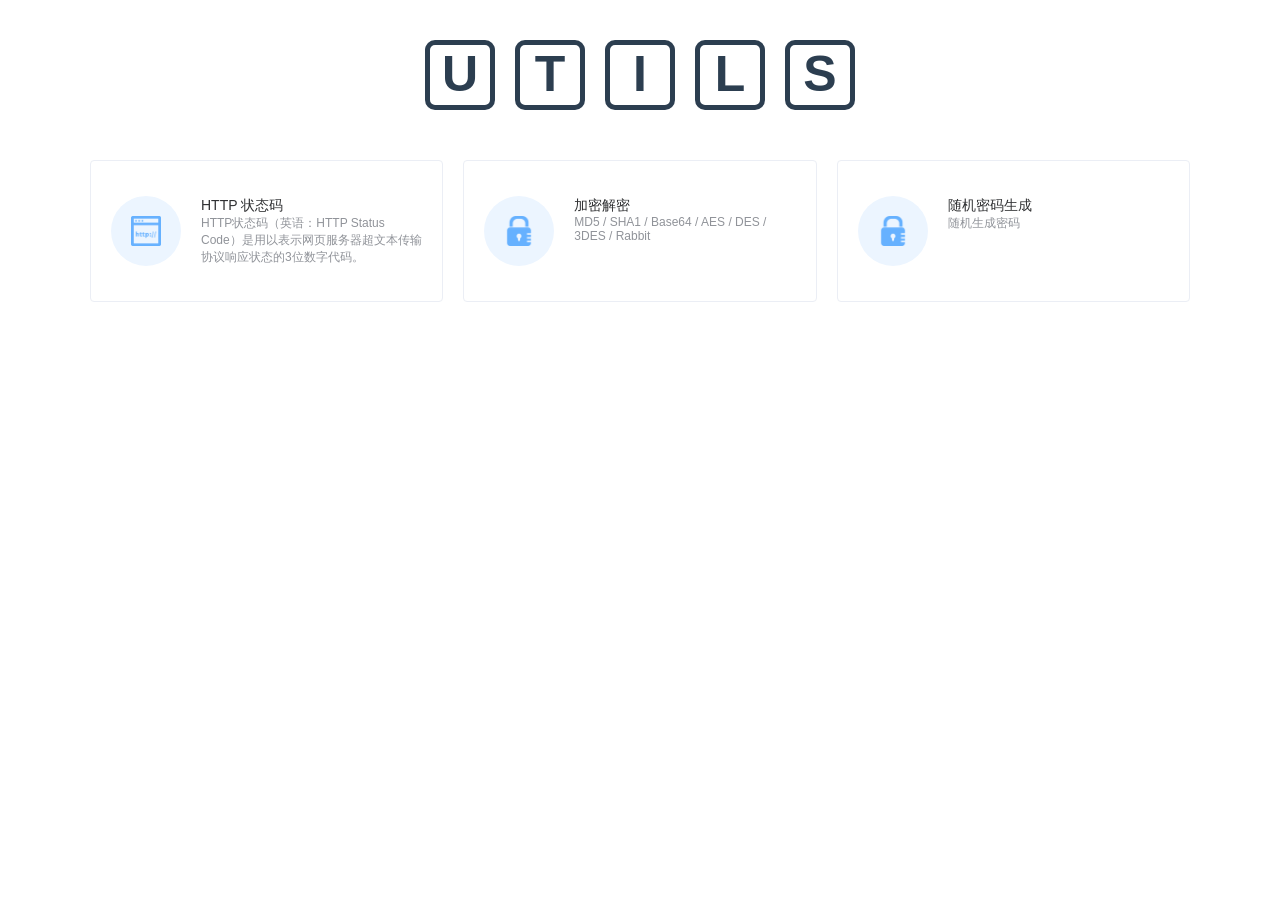
==== index.html @ edbb075e "init" ====
<!DOCTYPE html><html lang=en><head><meta charset=utf-8><meta http-equiv=X-UA-Compatible content="IE=edge"><meta name=viewport content="width=device-width,initial-scale=1"><link rel=icon href=/favicon.ico><title>utils-vue</title><link href=/css/app.cf7d195a.css rel=preload as=style><link href=/css/chunk-vendors.d39e9fad.css rel=preload as=style><link href=/js/app.77b6323e.js rel=preload as=script><link href=/js/chunk-vendors.44ab65c0.js rel=preload as=script><link href=/css/chunk-vendors.d39e9fad.css rel=stylesheet><link href=/css/app.cf7d195a.css rel=stylesheet></head><body><noscript><strong>We're sorry but utils-vue doesn't work properly without JavaScript enabled. Please enable it to continue.</strong></noscript><div id=app></div><script src=/js/chunk-vendors.44ab65c0.js></script><script src=/js/app.77b6323e.js></script></body></html>
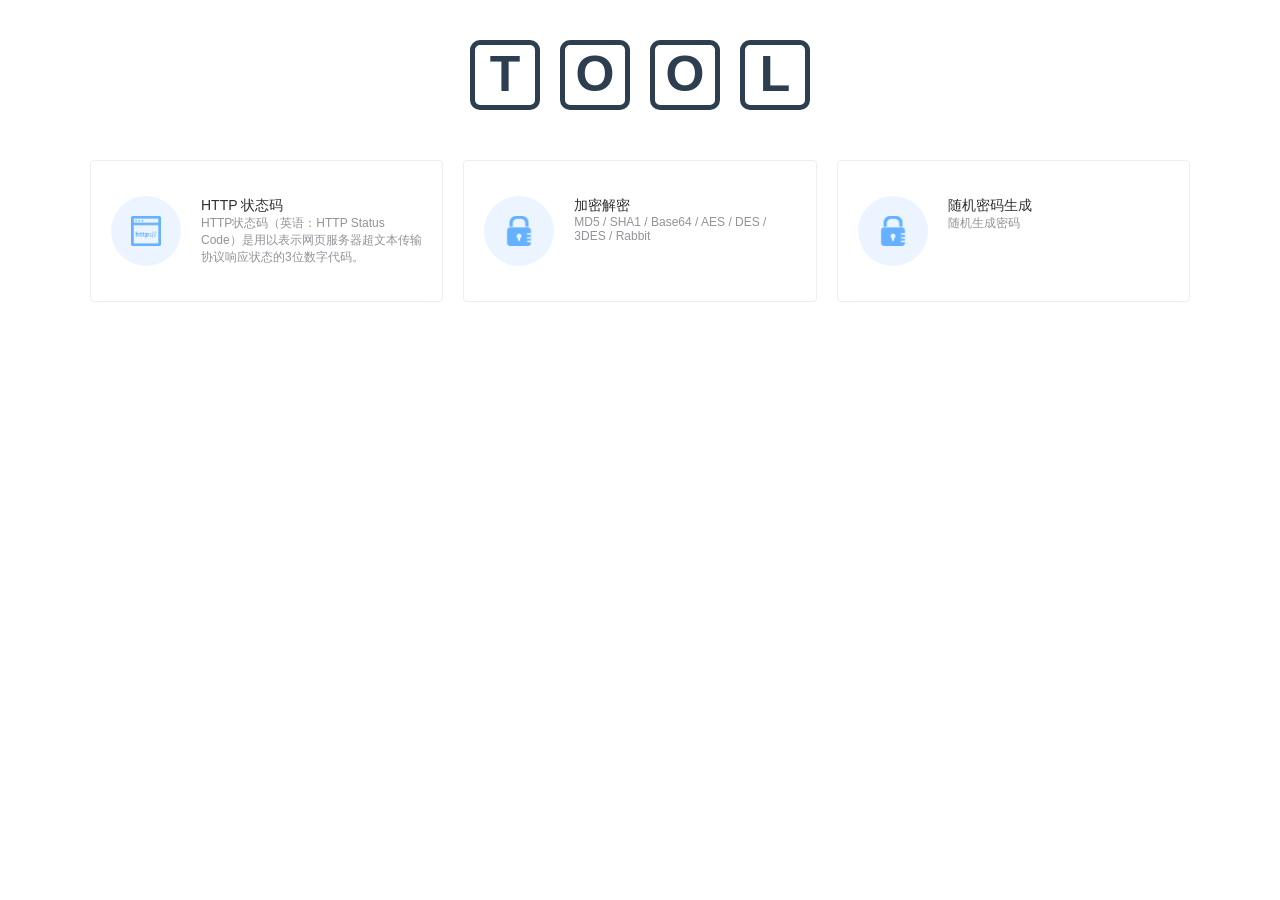
==== commit 176479f5: "更新" ====
--- a/index.html
+++ b/index.html
@@ -1 +1 @@
-<!DOCTYPE html><html lang=en><head><meta charset=utf-8><meta http-equiv=X-UA-Compatible content="IE=edge"><meta name=viewport content="width=device-width,initial-scale=1"><link rel=icon href=/favicon.ico><title>utils-vue</title><link href=/css/app.cf7d195a.css rel=preload as=style><link href=/css/chunk-vendors.d39e9fad.css rel=preload as=style><link href=/js/app.77b6323e.js rel=preload as=script><link href=/js/chunk-vendors.44ab65c0.js rel=preload as=script><link href=/css/chunk-vendors.d39e9fad.css rel=stylesheet><link href=/css/app.cf7d195a.css rel=stylesheet></head><body><noscript><strong>We're sorry but utils-vue doesn't work properly without JavaScript enabled. Please enable it to continue.</strong></noscript><div id=app></div><script src=/js/chunk-vendors.44ab65c0.js></script><script src=/js/app.77b6323e.js></script></body></html>+<!DOCTYPE html><html lang=en><head><meta charset=utf-8><meta http-equiv=X-UA-Compatible content="IE=edge"><meta name=viewport content="width=device-width,initial-scale=1"><link rel=icon href=/favicon.ico><title>utils-vue</title><link href=/css/app.39080087.css rel=preload as=style><link href=/css/chunk-vendors.d39e9fad.css rel=preload as=style><link href=/js/app.8931e5a0.js rel=preload as=script><link href=/js/chunk-vendors.44ab65c0.js rel=preload as=script><link href=/css/chunk-vendors.d39e9fad.css rel=stylesheet><link href=/css/app.39080087.css rel=stylesheet></head><body><noscript><strong>We're sorry but utils-vue doesn't work properly without JavaScript enabled. Please enable it to continue.</strong></noscript><div id=app></div><script src=/js/chunk-vendors.44ab65c0.js></script><script src=/js/app.8931e5a0.js></script></body></html>
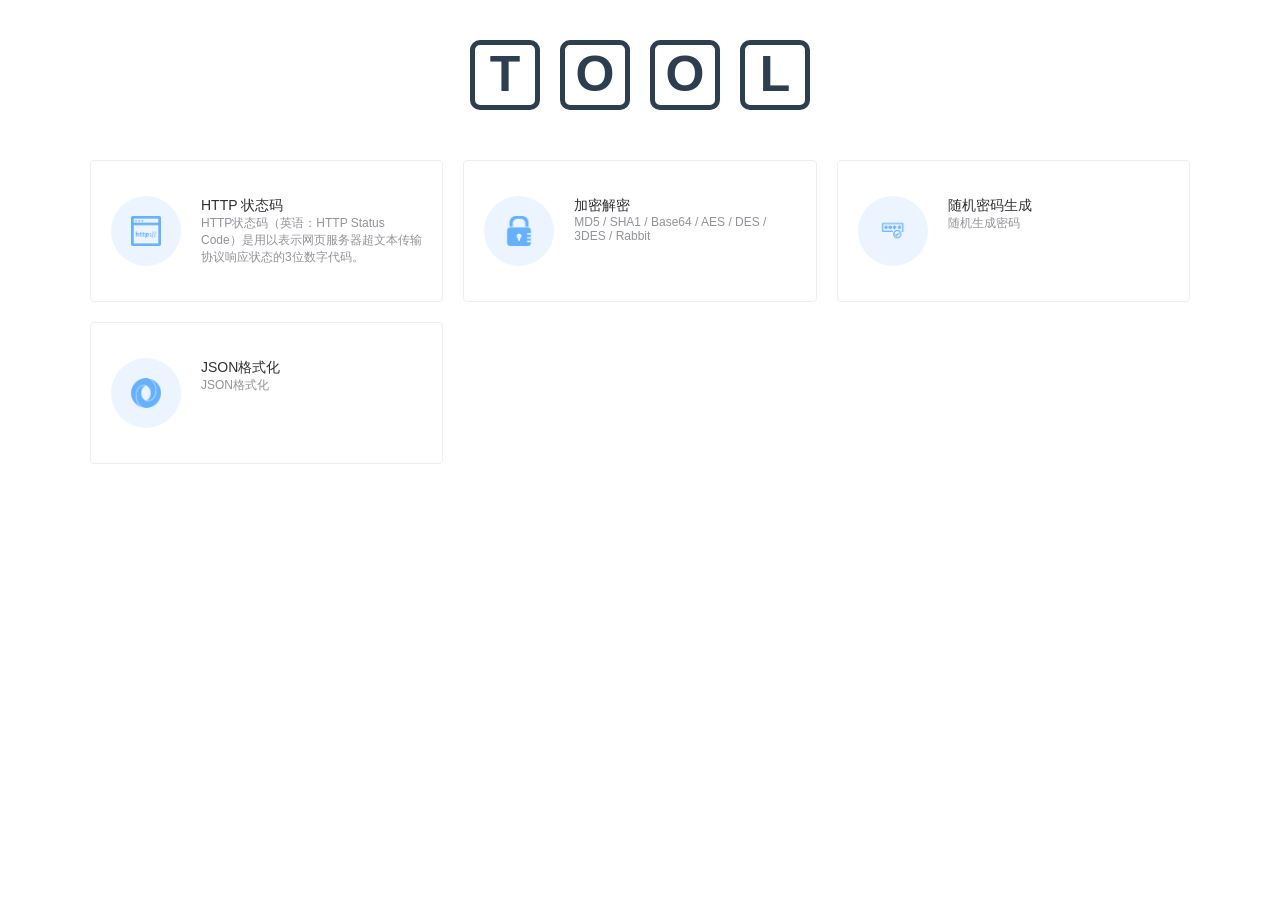
==== commit 31858170: "新增 json 解析" ====
--- a/index.html
+++ b/index.html
@@ -1 +1 @@
-<!DOCTYPE html><html lang=en><head><meta charset=utf-8><meta http-equiv=X-UA-Compatible content="IE=edge"><meta name=viewport content="width=device-width,initial-scale=1"><link rel=icon href=/favicon.ico><title>utils-vue</title><link href=/css/app.39080087.css rel=preload as=style><link href=/css/chunk-vendors.d39e9fad.css rel=preload as=style><link href=/js/app.8931e5a0.js rel=preload as=script><link href=/js/chunk-vendors.44ab65c0.js rel=preload as=script><link href=/css/chunk-vendors.d39e9fad.css rel=stylesheet><link href=/css/app.39080087.css rel=stylesheet></head><body><noscript><strong>We're sorry but utils-vue doesn't work properly without JavaScript enabled. Please enable it to continue.</strong></noscript><div id=app></div><script src=/js/chunk-vendors.44ab65c0.js></script><script src=/js/app.8931e5a0.js></script></body></html>+<!DOCTYPE html><html lang=en><head><meta charset=utf-8><meta http-equiv=X-UA-Compatible content="IE=edge"><meta name=viewport content="width=device-width,initial-scale=1"><link rel=icon href=/favicon.ico><title>utils-vue</title><link href=/css/app.61156901.css rel=preload as=style><link href=/css/chunk-vendors.43fc3011.css rel=preload as=style><link href=/js/app.1138ee87.js rel=preload as=script><link href=/js/chunk-vendors.894d2856.js rel=preload as=script><link href=/css/chunk-vendors.43fc3011.css rel=stylesheet><link href=/css/app.61156901.css rel=stylesheet></head><body><noscript><strong>We're sorry but utils-vue doesn't work properly without JavaScript enabled. Please enable it to continue.</strong></noscript><div id=app></div><script src=/js/chunk-vendors.894d2856.js></script><script src=/js/app.1138ee87.js></script></body></html>
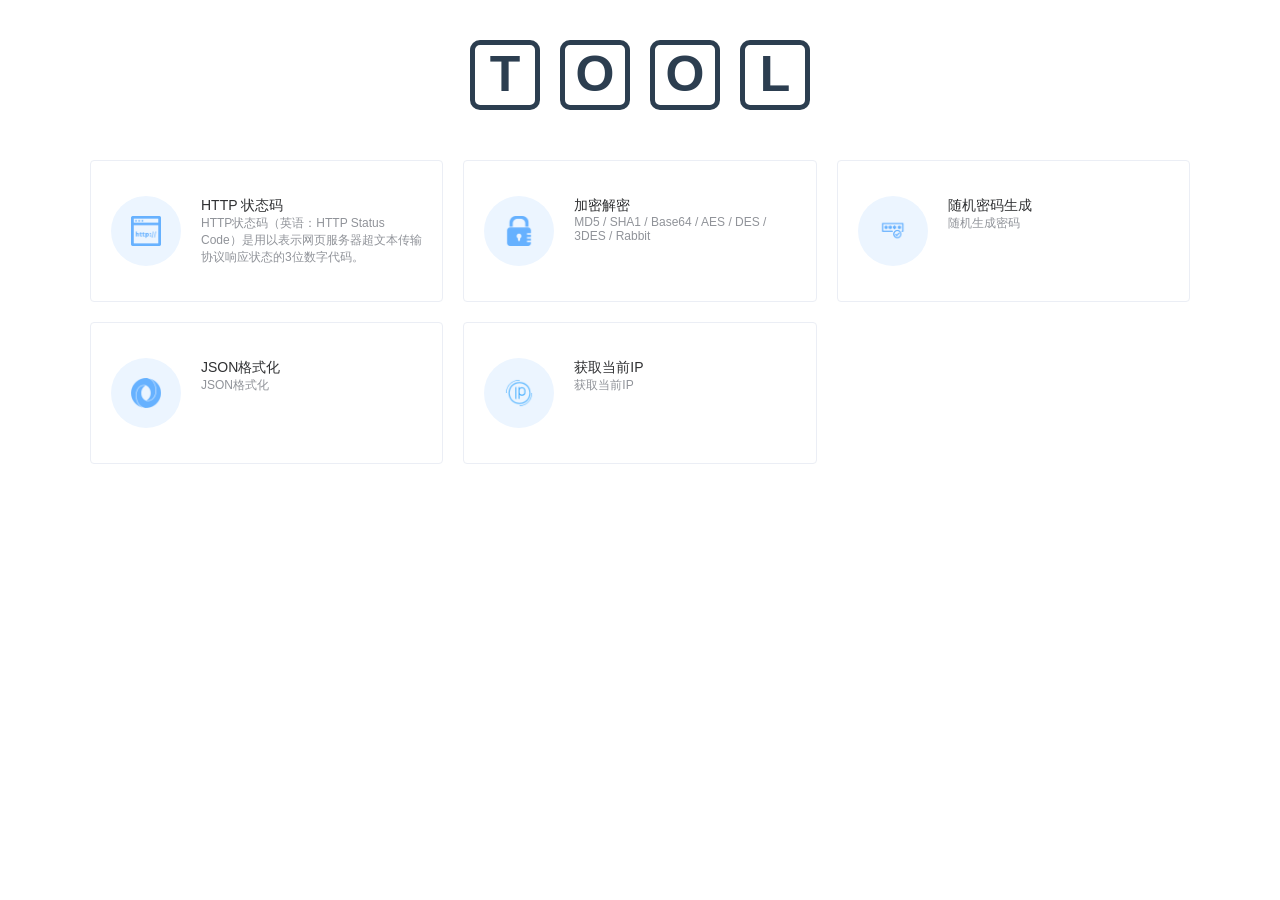
==== commit a9ff8942: "添加获取 IP" ====
--- a/index.html
+++ b/index.html
@@ -1 +1 @@
-<!DOCTYPE html><html lang=en><head><meta charset=utf-8><meta http-equiv=X-UA-Compatible content="IE=edge"><meta name=viewport content="width=device-width,initial-scale=1"><link rel=icon href=/favicon.ico><title>utils-vue</title><link href=/css/app.61156901.css rel=preload as=style><link href=/css/chunk-vendors.43fc3011.css rel=preload as=style><link href=/js/app.1138ee87.js rel=preload as=script><link href=/js/chunk-vendors.894d2856.js rel=preload as=script><link href=/css/chunk-vendors.43fc3011.css rel=stylesheet><link href=/css/app.61156901.css rel=stylesheet></head><body><noscript><strong>We're sorry but utils-vue doesn't work properly without JavaScript enabled. Please enable it to continue.</strong></noscript><div id=app></div><script src=/js/chunk-vendors.894d2856.js></script><script src=/js/app.1138ee87.js></script></body></html>+<!DOCTYPE html><html lang=en><head><meta charset=utf-8><meta http-equiv=X-UA-Compatible content="IE=edge"><meta name=viewport content="width=device-width,initial-scale=1"><link rel=icon href=/favicon.ico><script src="http://pv.sohu.com/cityjson?ie=utf-8"></script><title>utils-vue</title><link href=/css/app.2361f13a.css rel=preload as=style><link href=/css/chunk-vendors.43fc3011.css rel=preload as=style><link href=/js/app.9fb2f606.js rel=preload as=script><link href=/js/chunk-vendors.894d2856.js rel=preload as=script><link href=/css/chunk-vendors.43fc3011.css rel=stylesheet><link href=/css/app.2361f13a.css rel=stylesheet></head><body><noscript><strong>We're sorry but utils-vue doesn't work properly without JavaScript enabled. Please enable it to continue.</strong></noscript><div id=app></div><script src=/js/chunk-vendors.894d2856.js></script><script src=/js/app.9fb2f606.js></script></body></html>
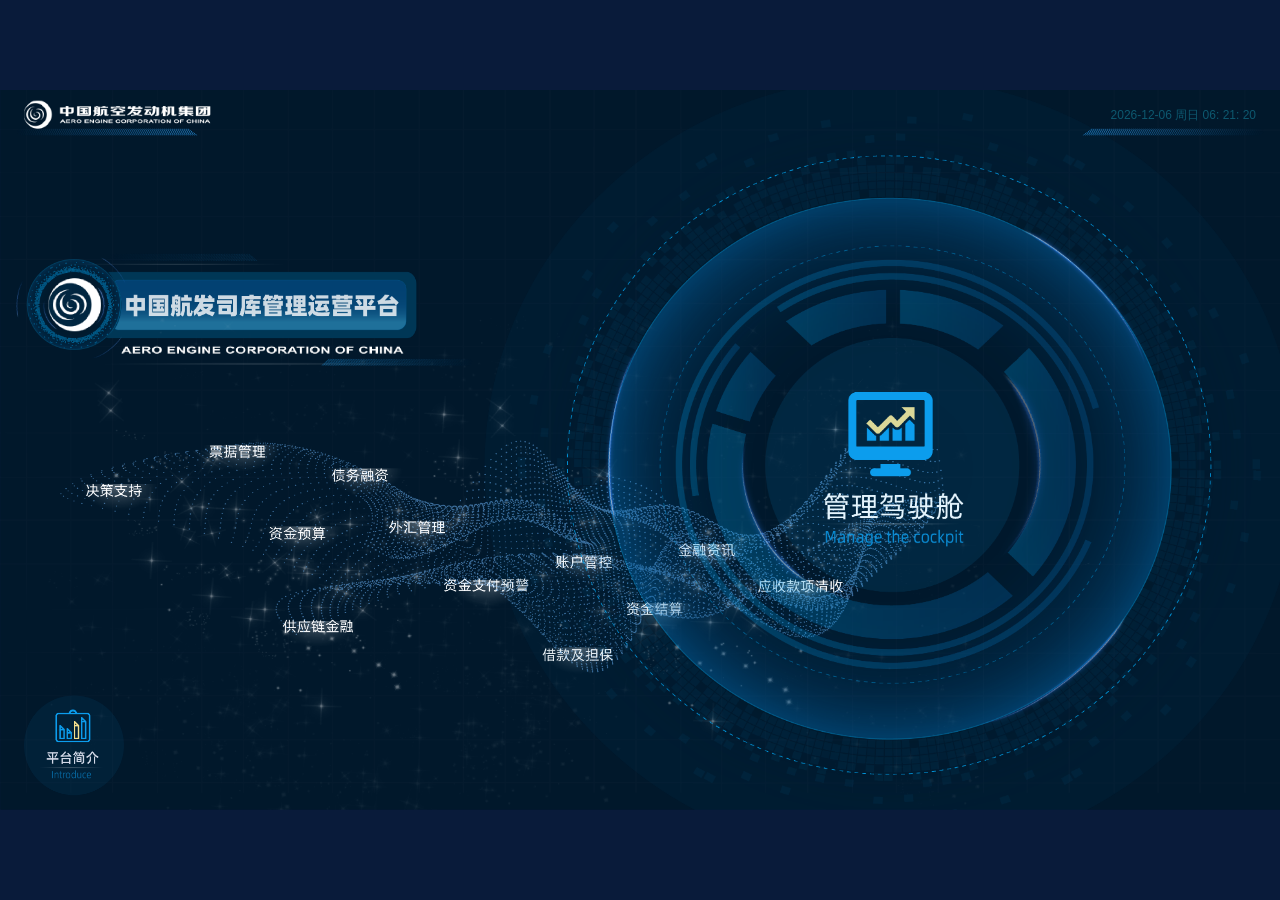
==== commit f9ed11b9: "datav-test" ====
--- a/index.html
+++ b/index.html
@@ -1 +1 @@
-<!DOCTYPE html><html lang=en><head><meta charset=utf-8><meta http-equiv=X-UA-Compatible content="IE=edge"><meta name=viewport content="width=device-width,initial-scale=1"><link rel=icon href=/favicon.ico><script src="http://pv.sohu.com/cityjson?ie=utf-8"></script><title>utils-vue</title><link href=/css/app.2361f13a.css rel=preload as=style><link href=/css/chunk-vendors.43fc3011.css rel=preload as=style><link href=/js/app.9fb2f606.js rel=preload as=script><link href=/js/chunk-vendors.894d2856.js rel=preload as=script><link href=/css/chunk-vendors.43fc3011.css rel=stylesheet><link href=/css/app.2361f13a.css rel=stylesheet></head><body><noscript><strong>We're sorry but utils-vue doesn't work properly without JavaScript enabled. Please enable it to continue.</strong></noscript><div id=app></div><script src=/js/chunk-vendors.894d2856.js></script><script src=/js/app.9fb2f606.js></script></body></html>+<!DOCTYPE html><html lang="en"><head><meta charset="utf-8"><meta http-equiv="X-UA-Compatible" content="IE=edge"><meta name="viewport" content="width=device-width,initial-scale=1"><link rel="icon" href="favicon.ico"><title>中国航空发动机集团</title><link href="css/chunk-1194b796.1a7eb223.css" rel="prefetch"><link href="css/chunk-1c7d0e00.893b033c.css" rel="prefetch"><link href="css/chunk-1e450dd6.18ce3285.css" rel="prefetch"><link href="css/chunk-2702aa7c.c30475ee.css" rel="prefetch"><link href="css/chunk-32775975.2ee643da.css" rel="prefetch"><link href="css/chunk-460f3444.ee976c88.css" rel="prefetch"><link href="css/chunk-5f40e575.2f5841c5.css" rel="prefetch"><link href="css/chunk-5fdf9e62.9f610462.css" rel="prefetch"><link href="css/chunk-69e4dde6.cee3e041.css" rel="prefetch"><link href="css/chunk-70dd5bff.77e22d66.css" rel="prefetch"><link href="css/chunk-7618666e.84285396.css" rel="prefetch"><link href="css/chunk-8112bfb8.60c73406.css" rel="prefetch"><link href="css/chunk-9039d72a.fda6dc5e.css" rel="prefetch"><link href="css/chunk-987809d0.f6988356.css" rel="prefetch"><link href="css/chunk-aa6348d0.20eb3bc5.css" rel="prefetch"><link href="css/chunk-cafd36ca.b423fb63.css" rel="prefetch"><link href="js/chunk-1194b796.22b5c7ab.js" rel="prefetch"><link href="js/chunk-1c7d0e00.ab8698f5.js" rel="prefetch"><link href="js/chunk-1e450dd6.17caa46b.js" rel="prefetch"><link href="js/chunk-2702aa7c.592f9557.js" rel="prefetch"><link href="js/chunk-2f91817a.4600ada8.js" rel="prefetch"><link href="js/chunk-32775975.a757a6dc.js" rel="prefetch"><link href="js/chunk-460f3444.8dd83a57.js" rel="prefetch"><link href="js/chunk-5f40e575.9f51e3a3.js" rel="prefetch"><link href="js/chunk-5fdf9e62.06d9f620.js" rel="prefetch"><link href="js/chunk-69e4dde6.ec2db42a.js" rel="prefetch"><link href="js/chunk-70dd5bff.09ea3a65.js" rel="prefetch"><link href="js/chunk-7618666e.a2066758.js" rel="prefetch"><link href="js/chunk-8112bfb8.82c6b7e7.js" rel="prefetch"><link href="js/chunk-9039d72a.77d788f1.js" rel="prefetch"><link href="js/chunk-987809d0.a7542e9e.js" rel="prefetch"><link href="js/chunk-aa6348d0.a53c645a.js" rel="prefetch"><link href="js/chunk-cafd36ca.fa0e152f.js" rel="prefetch"><link href="css/app.0937de02.css" rel="preload" as="style"><link href="css/chunk-vendors.3733c13d.css" rel="preload" as="style"><link href="js/app.19686b07.js" rel="preload" as="script"><link href="js/chunk-vendors.546a0562.js" rel="preload" as="script"><link href="css/chunk-vendors.3733c13d.css" rel="stylesheet"><link href="css/app.0937de02.css" rel="stylesheet"></head><body><noscript><strong>We're sorry but big-screen-vue-datav doesn't work properly without JavaScript enabled. Please enable it to continue.</strong></noscript><div id="app"></div><script src="js/chunk-vendors.546a0562.js"></script><script src="js/app.19686b07.js"></script></body></html>
--- a/css/chunk-1194b796.1a7eb223.css
+++ b/css/chunk-1194b796.1a7eb223.css
@@ -0,0 +1 @@
+.border-container[data-v-d8aa1ad6]{background:url(../img/border-bg.d3603b64.png) no-repeat;background-size:100% 100%}.border-container[data-v-d8aa1ad6],[data-v-d8aa1ad6] .border-box-content{display:-webkit-box;display:-ms-flexbox;display:flex;-webkit-box-orient:vertical;-webkit-box-direction:normal;-ms-flex-direction:column;flex-direction:column}.border-title[data-v-d8aa1ad6]{background-color:rgba(0,204,255,.2);padding:8px 10px;margin:5px}.border-title span[data-v-d8aa1ad6]{color:#f6c35d}.border-content[data-v-d8aa1ad6]{-webkit-box-flex:1;-ms-flex-positive:1;flex-grow:1;-webkit-box-pack:center;-ms-flex-pack:center;justify-content:center}.border-content[data-v-d8aa1ad6],.container[data-v-6c14afb8]{width:100%;display:-webkit-box;display:-ms-flexbox;display:flex;-webkit-box-align:center;-ms-flex-align:center;align-items:center}.container[data-v-6c14afb8]{height:500px;padding:10px;-webkit-box-orient:vertical;-webkit-box-direction:normal;-ms-flex-direction:column;flex-direction:column}.container .title[data-v-6c14afb8]{width:100%;text-align:left}.ring-container[data-v-54d918e2]{display:-webkit-box;display:-ms-flexbox;display:flex}.ring-container .ring-border[data-v-54d918e2]{border:2px solid #1e4a74;border-radius:50%;width:170px;height:170px}.ring-container .ring-border .ring[data-v-54d918e2],.ring-container .ring-border[data-v-54d918e2]{display:-webkit-box;display:-ms-flexbox;display:flex;-webkit-box-pack:center;-ms-flex-pack:center;justify-content:center;-webkit-box-align:center;-ms-flex-align:center;align-items:center}.ring-container .ring-border .ring[data-v-54d918e2]{border:10px dashed #1e4a74;border-right:10px dashed #f2b847;border-bottom:10px dashed #f2b847;border-radius:50%;width:157px;height:157px;-webkit-animation:turn-animation-data-v-54d918e2 10s linear 0s infinite normal;animation:turn-animation-data-v-54d918e2 10s linear 0s infinite normal}.ring-container .ring-border .ring .title[data-v-54d918e2]{width:100%;text-align:center;font-size:18px;-webkit-animation:return-animation-data-v-54d918e2 10s linear 0s infinite normal;animation:return-animation-data-v-54d918e2 10s linear 0s infinite normal}.ring-container .value[data-v-54d918e2]{display:-webkit-box;display:-ms-flexbox;display:flex;-webkit-box-align:center;-ms-flex-align:center;align-items:center;height:20px;margin:20px 0 0 20px;font-size:18px}.ring-container .value .icon[data-v-54d918e2]{width:25px;height:8px;margin-right:10px}@-webkit-keyframes turn-animation-data-v-54d918e2{0%{-webkit-transform:rotate(0deg);transform:rotate(0deg)}to{-webkit-transform:rotate(1turn);transform:rotate(1turn)}}@keyframes turn-animation-data-v-54d918e2{0%{-webkit-transform:rotate(0deg);transform:rotate(0deg)}to{-webkit-transform:rotate(1turn);transform:rotate(1turn)}}@-webkit-keyframes return-animation-data-v-54d918e2{0%{-webkit-transform:rotate(1turn);transform:rotate(1turn)}to{-webkit-transform:rotate(0deg);transform:rotate(0deg)}}@keyframes return-animation-data-v-54d918e2{0%{-webkit-transform:rotate(1turn);transform:rotate(1turn)}to{-webkit-transform:rotate(0deg);transform:rotate(0deg)}}.container[data-v-4a1131a8]{width:100%;height:500px;padding:10px;display:-webkit-box;display:-ms-flexbox;display:flex;-webkit-box-orient:vertical;-webkit-box-direction:normal;-ms-flex-direction:column;flex-direction:column;-webkit-box-align:center;-ms-flex-align:center;align-items:center}.container .title[data-v-4a1131a8]{width:100%;text-align:left}.container .charts[data-v-4a1131a8]{-webkit-box-flex:0;-ms-flex-positive:0;flex-grow:0;height:320px;padding:20px 0 0;-webkit-box-orient:vertical;-webkit-box-direction:normal;-ms-flex-direction:column;flex-direction:column;-webkit-box-align:center;-ms-flex-align:center;align-items:center}.container .charts .ring[data-v-4a1131a8],.container .charts[data-v-4a1131a8]{width:100%;display:-webkit-box;display:-ms-flexbox;display:flex;-ms-flex-pack:distribute;justify-content:space-around}.container .charts .bottom[data-v-4a1131a8]{border:2px dashed #276a82;border-radius:10px;padding:10px 50px;text-align:center;font-size:18px}.container[data-v-4d1f597a]{width:100%;height:500px;padding:10px;display:-webkit-box;display:-ms-flexbox;display:flex;-webkit-box-orient:vertical;-webkit-box-direction:normal;-ms-flex-direction:column;flex-direction:column;-webkit-box-align:center;-ms-flex-align:center;align-items:center}.container .title[data-v-4d1f597a]{width:100%;text-align:left}.container .charts[data-v-4d1f597a]{display:-webkit-box;display:-ms-flexbox;display:flex;width:100%;-ms-flex-pack:distribute;justify-content:space-around;-webkit-box-align:center;-ms-flex-align:center;align-items:center;color:#4292cc}.container .charts .right .line[data-v-4d1f597a]{margin:10px 0;font-size:20px}.container .charts .right .item .title[data-v-4d1f597a]{font-size:20px;margin:5px 0}.container .charts .right .item .sub-title[data-v-4d1f597a]{font-size:16px;margin:5px 0}.container .charts .right .item .number[data-v-4d1f597a]{font-size:24px;color:#fff;padding:8px 15px;background-color:rgba(25,64,99,.6)}.container[data-v-10c084c4]{width:100%;height:500px;padding:10px;display:-webkit-box;display:-ms-flexbox;display:flex;-webkit-box-orient:vertical;-webkit-box-direction:normal;-ms-flex-direction:column;flex-direction:column;-webkit-box-align:center;-ms-flex-align:center;align-items:center}.container .title[data-v-10c084c4]{width:100%;text-align:left}.container .charts[data-v-10c084c4]{display:-webkit-box;display:-ms-flexbox;display:flex;width:100%;-ms-flex-pack:distribute;justify-content:space-around;-webkit-box-align:center;-ms-flex-align:center;align-items:center;color:#4292cc}.container .charts .right .line[data-v-10c084c4]{margin:10px 0;font-size:20px}.container .charts .right .item .title[data-v-10c084c4]{font-size:20px;margin:5px 0}.container .charts .right .item .sub-title[data-v-10c084c4]{font-size:16px;margin:5px 0}.container .charts .right .item .number[data-v-10c084c4]{font-size:24px;color:#fff;padding:8px 15px;background-color:rgba(25,64,99,.6)}#exchange[data-v-4e7c74bb]{padding:30px;-webkit-box-align:center;-ms-flex-align:center;align-items:center}#exchange[data-v-4e7c74bb],.exchange-container[data-v-4e7c74bb]{display:-webkit-box;display:-ms-flexbox;display:flex;-webkit-box-orient:vertical;-webkit-box-direction:normal;-ms-flex-direction:column;flex-direction:column}.exchange-container[data-v-4e7c74bb]{height:830px}.exchange-container-item[data-v-4e7c74bb],.exchange-container[data-v-4e7c74bb]{-webkit-box-pack:justify;-ms-flex-pack:justify;justify-content:space-between;width:100%}.exchange-container-item[data-v-4e7c74bb]{display:-webkit-box;display:-ms-flexbox;display:flex}
--- a/css/chunk-1c7d0e00.893b033c.css
+++ b/css/chunk-1c7d0e00.893b033c.css
@@ -0,0 +1 @@
+.border-container[data-v-d8aa1ad6]{background:url(../img/border-bg.d3603b64.png) no-repeat;background-size:100% 100%}.border-container[data-v-d8aa1ad6],[data-v-d8aa1ad6] .border-box-content{display:-webkit-box;display:-ms-flexbox;display:flex;-webkit-box-orient:vertical;-webkit-box-direction:normal;-ms-flex-direction:column;flex-direction:column}.border-title[data-v-d8aa1ad6]{background-color:rgba(0,204,255,.2);padding:8px 10px;margin:5px}.border-title span[data-v-d8aa1ad6]{color:#f6c35d}.border-content[data-v-d8aa1ad6]{width:100%;-webkit-box-flex:1;-ms-flex-positive:1;flex-grow:1}#bill[data-v-808335e2],.border-content[data-v-d8aa1ad6]{display:-webkit-box;display:-ms-flexbox;display:flex;-webkit-box-pack:center;-ms-flex-pack:center;justify-content:center;-webkit-box-align:center;-ms-flex-align:center;align-items:center}#bill[data-v-808335e2]{height:800px;-webkit-box-orient:vertical;-webkit-box-direction:normal;-ms-flex-direction:column;flex-direction:column;padding:30px}.bill-container[data-v-808335e2]{margin-top:20px;display:-webkit-box;display:-ms-flexbox;display:flex;-ms-flex-pack:distribute;justify-content:space-around;width:100%;height:600px}
--- a/css/chunk-1e450dd6.18ce3285.css
+++ b/css/chunk-1e450dd6.18ce3285.css
@@ -0,0 +1 @@
+.menu[data-v-3885d3e8]{margin:20px 30px 10px;font-size:18px;color:#fff;-webkit-box-shadow:-20px 0 0 0 #2d6a96 inset,20px 0 0 0 #2d6a96 inset;box-shadow:inset -20px 0 0 0 #2d6a96,inset 20px 0 0 0 #2d6a96}.menu a[data-v-3885d3e8]{color:hsla(0,0%,100%,.6)}.menu-item-bg[data-v-3885d3e8]{-webkit-transform:skewX(-20deg);transform:skewX(-20deg);background-color:#2d6a96;padding:10px 28px}.menu-item-bg .menu-item-cell[data-v-3885d3e8]{-webkit-transform:skewX(20deg);transform:skewX(20deg)}.menu-item-active-bg[data-v-3885d3e8]{background-color:#00b0ed}.menu-left[data-v-3885d3e8]{-webkit-box-shadow:-20px 0 0 0 #2d6a96 inset,20px 0 0 0 #00b0ed inset;box-shadow:inset -20px 0 0 0 #2d6a96,inset 20px 0 0 0 #00b0ed}.menu-right[data-v-3885d3e8]{-webkit-box-shadow:-20px 0 0 0 #00b0ed inset,20px 0 0 0 #2d6a96 inset;box-shadow:inset -20px 0 0 0 #00b0ed,inset 20px 0 0 0 #2d6a96}.color-white[data-v-3885d3e8]{color:#fff!important}.line[data-v-3885d3e8]{height:3px;background-color:rgba(45,106,150,.9);margin:0 30px 0}.title-container-title[data-v-0851d3a7]{display:-webkit-box;display:-ms-flexbox;display:flex;-webkit-box-pack:center;-ms-flex-pack:center;justify-content:center;font-size:32px;line-height:50px;color:#fff;height:100px;width:100%;background:url(../img/top-title-bg.b6f79123.png);background-size:100% 100%}.title-logo-time[data-v-0851d3a7]{margin-top:-60px;display:-webkit-box;display:-ms-flexbox;display:flex;-webkit-box-pack:justify;-ms-flex-pack:justify;justify-content:space-between;padding:0 33px;height:40px}.title-logo-time img[data-v-0851d3a7]{width:280px}.title-logo-time .time[data-v-0851d3a7]{font-size:16px;color:#fff}.zIndexTop[data-v-4e08cf7e]{z-index:1000}.floating-window[data-v-4e08cf7e]{position:absolute;top:0;left:0;width:100vw;height:100vh;pointer-events:none}.floating-window .floatBtn[data-v-4e08cf7e]{position:absolute;z-index:1000;cursor:pointer}.floating-window .floatBtn[data-v-4e08cf7e] .hover-area{position:absolute;width:100px;height:100%}.floating-window .floatBtn span[data-v-4e08cf7e]:last-child{z-index:2}.floating-window .popover-content[data-v-4e08cf7e]{width:100%!important}.floating-window .popover-content__trigger[data-v-4e08cf7e]{height:700px;background-size:100% 100%;display:-webkit-box;display:-ms-flexbox;display:flex;-webkit-box-pack:center;-ms-flex-pack:center;justify-content:center;-webkit-box-align:center;-ms-flex-align:center;align-items:center;-webkit-box-shadow:0 16px 34px 0 rgba(0,49,128,.2);box-shadow:0 16px 34px 0 rgba(0,49,128,.2);pointer-events:auto}.floating-popover-fade-in-out-enter-active[data-v-4e08cf7e],.floating-popover-fade-in-out-leave-active[data-v-4e08cf7e]{-webkit-transition-timing-function:ease;transition-timing-function:ease;-webkit-transition-duration:.3s;transition-duration:.3s;-webkit-transition-property:opacity,-webkit-transform;transition-property:opacity,-webkit-transform;transition-property:opacity,transform;transition-property:opacity,transform,-webkit-transform}.floating-popover-fade-in-out-enter[data-v-4e08cf7e],.floating-popover-fade-in-out-leave-to[data-v-4e08cf7e]{opacity:0;-webkit-transform:translateZ(0);transform:translateZ(0)}.floating-popover[data-v-4e08cf7e]{position:absolute;padding:0!important;border:0!important}.popover-content[data-v-5a8b4f08]{width:140px;overflow:hidden;-webkit-box-shadow:0 16px 34px 0 rgba(0,49,128,.2);box-shadow:0 16px 34px 0 rgba(0,49,128,.2)}.popover-content__item[data-v-5a8b4f08]{width:100%!important;height:50px;padding:0;border:0;line-height:50px;font-size:18px;border-radius:0;color:#fff;background-color:rgba(35,146,205,.6);padding:0 20px;text-align:center;margin-top:5px}.popover-content .qr[data-v-5a8b4f08]{display:-webkit-box;display:-ms-flexbox;display:flex;-webkit-box-orient:vertical;-webkit-box-direction:normal;-ms-flex-direction:column;flex-direction:column;-webkit-box-align:center;-ms-flex-align:center;align-items:center;height:150px}#box[data-v-78587bdb]{color:#d3d6dd;width:1920px;height:1080px;position:absolute;top:50%;left:50%;-webkit-transform:translate(-50%,-50%);transform:translate(-50%,-50%);-webkit-transform-origin:left top;transform-origin:left top;overflow:hidden}#box .bg[data-v-78587bdb]{width:100%;height:100%;padding:16px 16px 0 16px;background-image:url(../img/pageBg.2a1d7251.png);background-size:cover;background-position:50%}#box .host-body .aside-width[data-v-78587bdb]{width:40%}#box .host-body .react-l-s[data-v-78587bdb],#box .host-body .react-r-s[data-v-78587bdb]{background-color:#0f1325}#box .host-body .react-right[data-v-78587bdb]{font-size:18px;width:300px;line-height:50px;text-align:center;-webkit-transform:skewX(-45deg);transform:skewX(-45deg)}#box .host-body .react-right.react-l-s[data-v-78587bdb]{text-align:right;width:500px}#box .host-body .react-right .react-after[data-v-78587bdb]{position:absolute;right:-25px;top:0;height:50px;width:50px;background-color:#0f1325;-webkit-transform:skewX(45deg);transform:skewX(45deg)}#box .host-body .react-right .text[data-v-78587bdb]{display:inline-block;-webkit-transform:skewX(45deg);transform:skewX(45deg)}#box .host-body .react-left[data-v-78587bdb]{font-size:18px;width:300px;height:50px;line-height:50px;text-align:center;-webkit-transform:skewX(45deg);transform:skewX(45deg);background-color:#0f1325}#box .host-body .react-left.react-l-s[data-v-78587bdb]{width:500px;text-align:left}#box .host-body .react-left .react-before[data-v-78587bdb]{position:absolute;left:-25px;top:0;height:50px;width:50px;background-color:#0f1325;-webkit-transform:skewX(-45deg);transform:skewX(-45deg)}#box .host-body .react-left .text[data-v-78587bdb]{display:inline-block;-webkit-transform:skewX(-45deg);transform:skewX(-45deg)}#box .host-body .body-box[data-v-78587bdb]{margin-top:16px;display:-webkit-box;display:-ms-flexbox;display:flex;-webkit-box-orient:vertical;-webkit-box-direction:normal;-ms-flex-direction:column;flex-direction:column}#box .host-body .body-box .content-box[data-v-78587bdb]{display:grid;grid-template-columns:2fr 3fr 5fr 3fr 2fr}#box .host-body .body-box .bototm-box[data-v-78587bdb]{margin-top:10px;display:grid;grid-template-columns:repeat(2,50%)}
--- a/css/chunk-2702aa7c.c30475ee.css
+++ b/css/chunk-2702aa7c.c30475ee.css
@@ -0,0 +1 @@
+#dev[data-v-99c8b292]{height:800px;display:-webkit-box;display:-ms-flexbox;display:flex;-webkit-box-pack:center;-ms-flex-pack:center;justify-content:center;-webkit-box-align:center;-ms-flex-align:center;align-items:center;font-size:28px}
--- a/css/chunk-32775975.2ee643da.css
+++ b/css/chunk-32775975.2ee643da.css
@@ -0,0 +1 @@
+#dev[data-v-4a7d3389]{height:800px;display:-webkit-box;display:-ms-flexbox;display:flex;-webkit-box-pack:center;-ms-flex-pack:center;justify-content:center;-webkit-box-align:center;-ms-flex-align:center;align-items:center;font-size:28px}
--- a/css/chunk-460f3444.ee976c88.css
+++ b/css/chunk-460f3444.ee976c88.css
@@ -0,0 +1 @@
+#dev[data-v-3a9dfec6]{height:800px;display:-webkit-box;display:-ms-flexbox;display:flex;-webkit-box-pack:center;-ms-flex-pack:center;justify-content:center;-webkit-box-align:center;-ms-flex-align:center;align-items:center;font-size:28px}
--- a/css/chunk-5f40e575.2f5841c5.css
+++ b/css/chunk-5f40e575.2f5841c5.css
@@ -0,0 +1 @@
+#dev[data-v-7ab45014]{height:800px;display:-webkit-box;display:-ms-flexbox;display:flex;-webkit-box-pack:center;-ms-flex-pack:center;justify-content:center;-webkit-box-align:center;-ms-flex-align:center;align-items:center;font-size:28px}
--- a/css/chunk-5fdf9e62.9f610462.css
+++ b/css/chunk-5fdf9e62.9f610462.css
@@ -0,0 +1 @@
+.border-container[data-v-d8aa1ad6]{background:url(../img/border-bg.d3603b64.png) no-repeat;background-size:100% 100%}.border-container[data-v-d8aa1ad6],[data-v-d8aa1ad6] .border-box-content{display:-webkit-box;display:-ms-flexbox;display:flex;-webkit-box-orient:vertical;-webkit-box-direction:normal;-ms-flex-direction:column;flex-direction:column}.border-title[data-v-d8aa1ad6]{background-color:rgba(0,204,255,.2);padding:8px 10px;margin:5px}.border-title span[data-v-d8aa1ad6]{color:#f6c35d}.border-content[data-v-d8aa1ad6]{width:100%;-webkit-box-flex:1;-ms-flex-positive:1;flex-grow:1;-webkit-box-pack:center;-ms-flex-pack:center;justify-content:center}.border-content[data-v-d8aa1ad6],.cloud-title[data-v-7be9a76a]{display:-webkit-box;display:-ms-flexbox;display:flex;-webkit-box-align:center;-ms-flex-align:center;align-items:center}.cloud-title[data-v-7be9a76a]{-webkit-box-orient:vertical;-webkit-box-direction:normal;-ms-flex-direction:column;flex-direction:column}.cloud-title .title[data-v-7be9a76a]{color:#b4d7eb}.cloud-title img[data-v-7be9a76a]{margin-top:-20px}#bond[data-v-2e596e94]{-webkit-box-orient:vertical;-webkit-box-direction:normal;-ms-flex-direction:column;flex-direction:column;padding:30px;-webkit-box-align:center;-ms-flex-align:center;align-items:center}#bond[data-v-2e596e94],.top4block[data-v-2e596e94]{display:-webkit-box;display:-ms-flexbox;display:flex}.top4block[data-v-2e596e94]{width:100%;padding:0 0 20px;-ms-flex-pack:distribute;justify-content:space-around}.top4block-item[data-v-2e596e94]{display:-webkit-box;display:-ms-flexbox;display:flex;-webkit-box-orient:vertical;-webkit-box-direction:normal;-ms-flex-direction:column;flex-direction:column;-webkit-box-align:center;-ms-flex-align:center;align-items:center;-webkit-box-pack:center;-ms-flex-pack:center;justify-content:center}.top4block-item .subtitle[data-v-2e596e94]{font-size:22px;color:#b4d7eb;margin-top:-5px}.bond-container[data-v-2e596e94]{display:-webkit-box;display:-ms-flexbox;display:flex;-webkit-box-orient:vertical;-webkit-box-direction:normal;-ms-flex-direction:column;flex-direction:column;-webkit-box-pack:space-evenly;-ms-flex-pack:space-evenly;justify-content:space-evenly;width:100%;height:750px}.bond-container-item[data-v-2e596e94]{display:-webkit-box;display:-ms-flexbox;display:flex;-webkit-box-pack:justify;-ms-flex-pack:justify;justify-content:space-between;width:100%}
--- a/css/chunk-69e4dde6.cee3e041.css
+++ b/css/chunk-69e4dde6.cee3e041.css
@@ -0,0 +1 @@
+.border-container[data-v-d8aa1ad6]{background:url(../img/border-bg.d3603b64.png) no-repeat;background-size:100% 100%}.border-container[data-v-d8aa1ad6],[data-v-d8aa1ad6] .border-box-content{display:-webkit-box;display:-ms-flexbox;display:flex;-webkit-box-orient:vertical;-webkit-box-direction:normal;-ms-flex-direction:column;flex-direction:column}.border-title[data-v-d8aa1ad6]{background-color:rgba(0,204,255,.2);padding:8px 10px;margin:5px}.border-title span[data-v-d8aa1ad6]{color:#f6c35d}.border-content[data-v-d8aa1ad6]{width:100%;-webkit-box-flex:1;-ms-flex-positive:1;flex-grow:1;-webkit-box-pack:center;-ms-flex-pack:center;justify-content:center}.border-content[data-v-d8aa1ad6],.cloud-title[data-v-7be9a76a]{display:-webkit-box;display:-ms-flexbox;display:flex;-webkit-box-align:center;-ms-flex-align:center;align-items:center}.cloud-title[data-v-7be9a76a]{-webkit-box-orient:vertical;-webkit-box-direction:normal;-ms-flex-direction:column;flex-direction:column}.cloud-title .title[data-v-7be9a76a]{color:#b4d7eb}.cloud-title img[data-v-7be9a76a]{margin-top:-20px}#budget[data-v-728dcfe7]{display:-webkit-box;display:-ms-flexbox;display:flex;-webkit-box-orient:vertical;-webkit-box-direction:normal;-ms-flex-direction:column;flex-direction:column;padding:0 30px;-webkit-box-align:center;-ms-flex-align:center;align-items:center}.top4block[data-v-728dcfe7]{display:-webkit-box;display:-ms-flexbox;display:flex;width:100%;padding:0 0 20px;-ms-flex-pack:distribute;justify-content:space-around}.top4block-item[data-v-728dcfe7]{display:-webkit-box;display:-ms-flexbox;display:flex;-webkit-box-orient:vertical;-webkit-box-direction:normal;-ms-flex-direction:column;flex-direction:column;-webkit-box-align:center;-ms-flex-align:center;align-items:center;-webkit-box-pack:center;-ms-flex-pack:center;justify-content:center}.top4block-item .subtitle[data-v-728dcfe7]{font-size:22px;color:#b4d7eb;margin-top:-5px}.tips[data-v-728dcfe7]{padding:5px 0 5px;width:100%;text-align:center;background-image:-webkit-gradient(linear,left top,right top,from(rgba(0,247,255,0)),color-stop(rgba(0,204,255,.5)),to(rgba(0,247,255,0)));background-image:linear-gradient(90deg,rgba(0,247,255,0),rgba(0,204,255,.5),rgba(0,247,255,0))}.budget-container[data-v-728dcfe7]{display:-webkit-box;display:-ms-flexbox;display:flex;-webkit-box-orient:vertical;-webkit-box-direction:normal;-ms-flex-direction:column;flex-direction:column;-webkit-box-pack:space-evenly;-ms-flex-pack:space-evenly;justify-content:space-evenly;width:100%;height:750px}.budget-container-item[data-v-728dcfe7]{display:-webkit-box;display:-ms-flexbox;display:flex;-webkit-box-pack:justify;-ms-flex-pack:justify;justify-content:space-between;width:100%}
--- a/css/chunk-70dd5bff.77e22d66.css
+++ b/css/chunk-70dd5bff.77e22d66.css
@@ -0,0 +1 @@
+#dev[data-v-10755a4a]{height:800px;display:-webkit-box;display:-ms-flexbox;display:flex;-webkit-box-pack:center;-ms-flex-pack:center;justify-content:center;-webkit-box-align:center;-ms-flex-align:center;align-items:center;font-size:28px}
--- a/css/chunk-7618666e.84285396.css
+++ b/css/chunk-7618666e.84285396.css
@@ -0,0 +1 @@
+.border-container[data-v-d8aa1ad6]{background:url(../img/border-bg.d3603b64.png) no-repeat;background-size:100% 100%}.border-container[data-v-d8aa1ad6],[data-v-d8aa1ad6] .border-box-content{display:-webkit-box;display:-ms-flexbox;display:flex;-webkit-box-orient:vertical;-webkit-box-direction:normal;-ms-flex-direction:column;flex-direction:column}.border-title[data-v-d8aa1ad6]{background-color:rgba(0,204,255,.2);padding:8px 10px;margin:5px}.border-title span[data-v-d8aa1ad6]{color:#f6c35d}.border-content[data-v-d8aa1ad6]{width:100%;-webkit-box-flex:1;-ms-flex-positive:1;flex-grow:1;-webkit-box-pack:center;-ms-flex-pack:center;justify-content:center}.border-content[data-v-d8aa1ad6],.cloud-title[data-v-7be9a76a]{display:-webkit-box;display:-ms-flexbox;display:flex;-webkit-box-align:center;-ms-flex-align:center;align-items:center}.cloud-title[data-v-7be9a76a]{-webkit-box-orient:vertical;-webkit-box-direction:normal;-ms-flex-direction:column;flex-direction:column}.cloud-title .title[data-v-7be9a76a]{color:#b4d7eb}.cloud-title img[data-v-7be9a76a]{margin-top:-20px}#supplier[data-v-2fad0976]{display:-webkit-box;display:-ms-flexbox;display:flex;-webkit-box-orient:vertical;-webkit-box-direction:normal;-ms-flex-direction:column;flex-direction:column;padding:30px;-webkit-box-align:center;-ms-flex-align:center;align-items:center}.top4block[data-v-2fad0976]{display:-webkit-box;display:-ms-flexbox;display:flex;width:100%;padding:0 0 20px;-ms-flex-pack:distribute;justify-content:space-around}.top4block-item[data-v-2fad0976]{display:-webkit-box;display:-ms-flexbox;display:flex;-webkit-box-orient:vertical;-webkit-box-direction:normal;-ms-flex-direction:column;flex-direction:column;-webkit-box-align:center;-ms-flex-align:center;align-items:center;-webkit-box-pack:center;-ms-flex-pack:center;justify-content:center}.top4block-item .subtitle[data-v-2fad0976]{font-size:22px;color:#b4d7eb;margin-top:-5px}.supplier-container[data-v-2fad0976]{display:-webkit-box;display:-ms-flexbox;display:flex;-webkit-box-orient:vertical;-webkit-box-direction:normal;-ms-flex-direction:column;flex-direction:column;-webkit-box-pack:space-evenly;-ms-flex-pack:space-evenly;justify-content:space-evenly;width:100%;height:750px}.supplier-container-item[data-v-2fad0976]{display:-webkit-box;display:-ms-flexbox;display:flex;-webkit-box-pack:justify;-ms-flex-pack:justify;justify-content:space-between;width:100%}
--- a/css/chunk-8112bfb8.60c73406.css
+++ b/css/chunk-8112bfb8.60c73406.css
@@ -0,0 +1 @@
+#index[data-v-91d04a82]{color:#d3d6dd;width:1920px;height:1080px;position:absolute;top:50%;left:50%;-webkit-transform:translate(-50%,-50%);transform:translate(-50%,-50%);-webkit-transform-origin:left top;transform-origin:left top;overflow:hidden}#index .bg[data-v-91d04a82]{width:100%;height:100%;padding:16px 16px 0 16px;background-image:url(../img/bg.31a20bca.png);background-size:cover;background-position:50%;display:-webkit-box;display:-ms-flexbox;display:flex;-webkit-box-orient:vertical;-webkit-box-direction:normal;-ms-flex-direction:column;flex-direction:column}#index .bg .title-logo-time[data-v-91d04a82]{display:-webkit-box;display:-ms-flexbox;display:flex;-webkit-box-pack:justify;-ms-flex-pack:justify;justify-content:space-between;-webkit-box-align:center;-ms-flex-align:center;align-items:center;width:100%;height:60px;padding:0 20px}#index .bg .title-logo-time img[data-v-91d04a82]{width:280px}#index .bg .title-logo-time .time[data-v-91d04a82]{font-size:18px;color:#0d586f}#index .bg .title-line[data-v-91d04a82]{display:-webkit-box;display:-ms-flexbox;display:flex;-webkit-box-pack:justify;-ms-flex-pack:justify;justify-content:space-between;-webkit-box-align:center;-ms-flex-align:center;align-items:center;width:100%;height:15px}#index .bg .title-line img[data-v-91d04a82]{width:280px}#index .bg .app-container-box[data-v-91d04a82],#index .bg .app-container[data-v-91d04a82]{display:-webkit-box;display:-ms-flexbox;display:flex;-webkit-box-pack:justify;-ms-flex-pack:justify;justify-content:space-between}#index .bg .app-container-box[data-v-91d04a82]{margin:160px 0 0 0;height:830px;-webkit-box-orient:vertical;-webkit-box-direction:normal;-ms-flex-direction:column;flex-direction:column}#index .bg .app-container-box .btn[data-v-91d04a82]{z-index:99;display:-webkit-box;display:-ms-flexbox;display:flex;-webkit-box-orient:horizontal;-webkit-box-direction:normal;-ms-flex-direction:row;flex-direction:row;-webkit-box-align:center;-ms-flex-align:center;align-items:center;margin-left:20px}#index .bg .app-container-box .btn img[data-v-91d04a82]{width:150px;height:150px}#index .bg .app-container-box .btn img[data-v-91d04a82]:hover{-webkit-transform:scale(1.2);transform:scale(1.2);-webkit-transition:all .3s;transition:all .3s}#index .bg .app-container-box .btn .title[data-v-91d04a82]{color:#fff;font-size:22px}#index .bg .app-container .right[data-v-91d04a82]{position:relative}#index .bg .app-container .right .to-box[data-v-91d04a82]{position:absolute;top:calc(50% - 200px);left:calc(50% - 100px);width:220px;height:260px}.river[data-v-91d04a82]{position:absolute;width:1400px;height:auto;left:70px;top:300px}
--- a/css/chunk-9039d72a.fda6dc5e.css
+++ b/css/chunk-9039d72a.fda6dc5e.css
@@ -0,0 +1 @@
+.border-container[data-v-d8aa1ad6]{background:url(../img/border-bg.d3603b64.png) no-repeat;background-size:100% 100%}.border-container[data-v-d8aa1ad6],[data-v-d8aa1ad6] .border-box-content{display:-webkit-box;display:-ms-flexbox;display:flex;-webkit-box-orient:vertical;-webkit-box-direction:normal;-ms-flex-direction:column;flex-direction:column}.border-title[data-v-d8aa1ad6]{background-color:rgba(0,204,255,.2);padding:8px 10px;margin:5px}.border-title span[data-v-d8aa1ad6]{color:#f6c35d}.border-content[data-v-d8aa1ad6]{width:100%;-webkit-box-flex:1;-ms-flex-positive:1;flex-grow:1;-webkit-box-pack:center;-ms-flex-pack:center;justify-content:center}.border-content[data-v-d8aa1ad6],.cloud-title[data-v-7be9a76a]{display:-webkit-box;display:-ms-flexbox;display:flex;-webkit-box-align:center;-ms-flex-align:center;align-items:center}.cloud-title[data-v-7be9a76a]{-webkit-box-orient:vertical;-webkit-box-direction:normal;-ms-flex-direction:column;flex-direction:column}.cloud-title .title[data-v-7be9a76a]{color:#b4d7eb}.cloud-title img[data-v-7be9a76a]{margin-top:-20px}#account[data-v-7f9a26ab],.container[data-v-db42b11a]{display:-webkit-box;display:-ms-flexbox;display:flex;-webkit-box-orient:vertical;-webkit-box-direction:normal;-ms-flex-direction:column;flex-direction:column;-webkit-box-align:center;-ms-flex-align:center;align-items:center}#account[data-v-7f9a26ab]{padding:30px}.account-container[data-v-7f9a26ab]{display:-webkit-box;display:-ms-flexbox;display:flex;-webkit-box-pack:justify;-ms-flex-pack:justify;justify-content:space-between;width:100%}.account-container-item[data-v-7f9a26ab]{-webkit-box-flex:0;-ms-flex:0 0 32%;flex:0 0 32%}.account-container-item-right[data-v-7f9a26ab]{display:-webkit-box;display:-ms-flexbox;display:flex;-webkit-box-orient:vertical;-webkit-box-direction:normal;-ms-flex-direction:column;flex-direction:column}.account-container-item-right-content[data-v-7f9a26ab]{margin-bottom:30px}.account-container-item-right-content[data-v-7f9a26ab],.account-container-right-content[data-v-7f9a26ab]{display:-webkit-box;display:-ms-flexbox;display:flex;-webkit-box-pack:space-evenly;-ms-flex-pack:space-evenly;justify-content:space-evenly}.account-container-right-content[data-v-7f9a26ab]{width:100%}.account-container-right-content-right[data-v-7f9a26ab]{-webkit-box-pack:center;-ms-flex-pack:center;justify-content:center;font-size:20px;line-height:30px;color:#4ba8f0}.account-container-right-content-right[data-v-7f9a26ab],.account-number[data-v-7f9a26ab]{display:-webkit-box;display:-ms-flexbox;display:flex;-webkit-box-orient:vertical;-webkit-box-direction:normal;-ms-flex-direction:column;flex-direction:column}.account-number[data-v-7f9a26ab],.ring-container[data-v-7f9a26ab]{-webkit-box-align:center;-ms-flex-align:center;align-items:center}.ring-container[data-v-7f9a26ab]{width:100%;height:100%;display:-webkit-box;display:-ms-flexbox;display:flex;-ms-flex-wrap:wrap;flex-wrap:wrap;-webkit-box-pack:space-evenly;-ms-flex-pack:space-evenly;justify-content:space-evenly;padding:40px 30px}[data-v-7f9a26ab] .inside-column{background-color:#2aace4!important}[data-v-7f9a26ab] .ranking-info .rank{color:#2aace4;display:none}[data-v-7f9a26ab] .ranking-info .info-name{color:#2aace4;font-family:ali-ph;font-size:16px}[data-v-7f9a26ab] .ranking-column{border-bottom:2px solid rgba(23,74,116,.6)}
--- a/css/chunk-987809d0.f6988356.css
+++ b/css/chunk-987809d0.f6988356.css
@@ -0,0 +1 @@
+.cloud-title[data-v-7be9a76a]{display:-webkit-box;display:-ms-flexbox;display:flex;-webkit-box-orient:vertical;-webkit-box-direction:normal;-ms-flex-direction:column;flex-direction:column;-webkit-box-align:center;-ms-flex-align:center;align-items:center}.cloud-title .title[data-v-7be9a76a]{color:#b4d7eb}.cloud-title img[data-v-7be9a76a]{margin-top:-20px}.chart-container[data-v-49699995]{position:relative;background-size:100% 100%}.chart-container .top-title[data-v-49699995]{display:-webkit-box;display:-ms-flexbox;display:flex;-webkit-box-pack:justify;-ms-flex-pack:justify;justify-content:space-between;-webkit-box-align:center;-ms-flex-align:center;align-items:center;height:35px;margin:0 10px;padding:0 20px;font-size:16px}.map-container[data-v-49699995]{-webkit-box-pack:space-evenly;-ms-flex-pack:space-evenly;justify-content:space-evenly;-webkit-box-align:center;-ms-flex-align:center;align-items:center}.data-container[data-v-49699995],.map-container[data-v-49699995]{display:-webkit-box;display:-ms-flexbox;display:flex;-webkit-box-orient:vertical;-webkit-box-direction:normal;-ms-flex-direction:column;flex-direction:column}.data-container[data-v-49699995]{width:700px;border:1px solid #1d3d5a;background-color:rgba(0,48,78,.4)}.data-container-title[data-v-49699995]{margin:5px 25px;width:100%;font-size:22px;color:#81d6f2;display:-webkit-box;display:-ms-flexbox;display:flex;-webkit-box-pack:left;-ms-flex-pack:left;justify-content:left;-webkit-box-align:center;-ms-flex-align:center;align-items:center;letter-spacing:5px}.data-container-content[data-v-49699995]{margin:20px 0;display:-webkit-box;display:-ms-flexbox;display:flex;-ms-flex-wrap:wrap;flex-wrap:wrap;color:#4c96cf;-webkit-box-pack:space-evenly;-ms-flex-pack:space-evenly;justify-content:space-evenly}.data-container-content .cell[data-v-49699995]{display:-webkit-box;display:-ms-flexbox;display:flex;-webkit-box-pack:center;-ms-flex-pack:center;justify-content:center;line-height:30px;width:300px}.data-container-content .cell .title[data-v-49699995]{width:120px;text-align:right;font-size:18px;-webkit-box-flex:0;-ms-flex:0 0 40%;flex:0 0 40%}.data-container-content .cell-item[data-v-49699995]{-webkit-box-flex:0;-ms-flex:0 0 60%;flex:0 0 60%}.data-container-content .cell .number[data-v-49699995]{color:#c0c2d2;background-color:#254d7a;padding:0 2px;font-size:22px;margin:0 5px;letter-spacing:3px}.chart-container[data-v-7bbd21ec]{position:relative}.map-container[data-v-7bbd21ec]{-webkit-box-orient:vertical;-webkit-box-direction:normal;-ms-flex-direction:column;flex-direction:column;-webkit-box-pack:space-evenly;-ms-flex-pack:space-evenly;justify-content:space-evenly}.map-container .image-container[data-v-7bbd21ec],.map-container[data-v-7bbd21ec]{display:-webkit-box;display:-ms-flexbox;display:flex;-webkit-box-align:center;-ms-flex-align:center;align-items:center}.map-container .image-container[data-v-7bbd21ec]{height:590px;width:760px;-webkit-box-pack:center;-ms-flex-pack:center;justify-content:center}.map-container .image-container img[data-v-7bbd21ec]{height:auto;width:90%}.data-container[data-v-7bbd21ec]{display:-webkit-box;display:-ms-flexbox;display:flex;-webkit-box-orient:vertical;-webkit-box-direction:normal;-ms-flex-direction:column;flex-direction:column;width:700px;border:1px solid #1d3d5a;background-color:rgba(0,48,78,.4)}.data-container-title[data-v-7bbd21ec]{margin:5px 25px;width:100%;font-size:22px;color:#81d6f2;display:-webkit-box;display:-ms-flexbox;display:flex;-webkit-box-pack:left;-ms-flex-pack:left;justify-content:left;-webkit-box-align:center;-ms-flex-align:center;align-items:center;letter-spacing:5px}.data-container-content[data-v-7bbd21ec]{margin:20px 0;display:-webkit-box;display:-ms-flexbox;display:flex;-ms-flex-wrap:wrap;flex-wrap:wrap;color:#4c96cf;-webkit-box-pack:space-evenly;-ms-flex-pack:space-evenly;justify-content:space-evenly}.data-container-content .cell[data-v-7bbd21ec]{display:-webkit-box;display:-ms-flexbox;display:flex;-webkit-box-pack:center;-ms-flex-pack:center;justify-content:center;line-height:30px;width:300px}.data-container-content .cell .title[data-v-7bbd21ec]{width:120px;text-align:right;font-size:18px;-webkit-box-flex:0;-ms-flex:0 0 40%;flex:0 0 40%}.data-container-content .cell-item[data-v-7bbd21ec]{-webkit-box-flex:0;-ms-flex:0 0 60%;flex:0 0 60%}.data-container-content .cell .number[data-v-7bbd21ec]{color:#c0c2d2;background-color:#254d7a;padding:0 2px;font-size:22px;margin:0 5px;letter-spacing:3px}.water-container[data-v-2d20e2ba]{display:-webkit-box;display:-ms-flexbox;display:flex;-webkit-box-orient:vertical;-webkit-box-direction:normal;-ms-flex-direction:column;flex-direction:column;-webkit-box-align:center;-ms-flex-align:center;align-items:center}.border-title[data-v-2d20e2ba]{width:180px;background:url(../img/title-bg.afb00ff7.png);background-size:100% 100%;padding:8px 10px;margin:5px}.border-title span[data-v-2d20e2ba]{color:#f6c35d}@-webkit-keyframes turn-animation-data-v-2d20e2ba{0%{-webkit-transform:rotate(0deg);transform:rotate(0deg)}to{-webkit-transform:rotate(1turn);transform:rotate(1turn)}}@keyframes turn-animation-data-v-2d20e2ba{0%{-webkit-transform:rotate(0deg);transform:rotate(0deg)}to{-webkit-transform:rotate(1turn);transform:rotate(1turn)}}@-webkit-keyframes return-animation-data-v-2d20e2ba{0%{-webkit-transform:rotate(1turn);transform:rotate(1turn)}to{-webkit-transform:rotate(0deg);transform:rotate(0deg)}}@keyframes return-animation-data-v-2d20e2ba{0%{-webkit-transform:rotate(1turn);transform:rotate(1turn)}to{-webkit-transform:rotate(0deg);transform:rotate(0deg)}}.water-border[data-v-2d20e2ba]{margin:30px;border:3px dashed #104b75;-webkit-animation:turn-animation-data-v-2d20e2ba 10s linear 0s infinite normal;animation:turn-animation-data-v-2d20e2ba 10s linear 0s infinite normal;border-radius:50%;width:110px;height:110px}.water-border .solid-border[data-v-2d20e2ba],.water-border[data-v-2d20e2ba]{display:-webkit-box;display:-ms-flexbox;display:flex;-webkit-box-pack:center;-ms-flex-pack:center;justify-content:center;-webkit-box-align:center;-ms-flex-align:center;align-items:center}.water-border .solid-border[data-v-2d20e2ba]{-webkit-animation:return-animation-data-v-2d20e2ba 10s linear 0s infinite normal;animation:return-animation-data-v-2d20e2ba 10s linear 0s infinite normal;border:3px solid #104b75;border-radius:50%;width:100px;height:100px}.cockpit-container{display:-webkit-box;display:-ms-flexbox;display:flex;padding:30px;-webkit-box-pack:justify;-ms-flex-pack:justify;justify-content:space-between}.cockpit-container .item{-webkit-box-align:center;-ms-flex-align:center;align-items:center}.cockpit-container .item,.cockpit-container .item .cell-container{display:-webkit-box;display:-ms-flexbox;display:flex;-webkit-box-orient:vertical;-webkit-box-direction:normal;-ms-flex-direction:column;flex-direction:column}.cockpit-container .item .cell-container{background:url(../img/right-bg.82119175.png);background-size:86% 93%;background-repeat:no-repeat;background-position:50% 100%;width:100%;border:1px solid #214b69;background-color:rgba(0,48,84,.8);-webkit-box-pack:start;-ms-flex-pack:start;justify-content:flex-start;height:750px}.cockpit-container .item .content{-webkit-box-flex:1;-ms-flex-positive:1;flex-grow:1;display:-webkit-box;display:-ms-flexbox;display:flex;-ms-flex-wrap:wrap;flex-wrap:wrap;-webkit-box-align:center;-ms-flex-align:center;align-items:center;-webkit-box-pack:center;-ms-flex-pack:center;justify-content:center;padding:40px 0}.cockpit-container-center{-webkit-box-flex:0;-ms-flex:0 0 50%;flex:0 0 50%}.cockpit-container-center-bottom{width:100%;display:-webkit-box;display:-ms-flexbox;display:flex;-webkit-box-pack:justify;-ms-flex-pack:justify;justify-content:space-between;margin-top:20px}.cockpit-container-left{-webkit-box-flex:0;-ms-flex:0 0 25%;flex:0 0 25%}.cockpit-container-left .btn-container{display:-webkit-box;display:-ms-flexbox;display:flex;-webkit-box-orient:vertical;-webkit-box-direction:normal;-ms-flex-direction:column;flex-direction:column;-webkit-box-pack:justify;-ms-flex-pack:justify;justify-content:space-between}.cockpit-container-left .btn-container img{width:100px;margin:20px 0}.cockpit-container-left .btn-container img:hover{-webkit-transform:scale(1.2);transform:scale(1.2);-webkit-transition:all .3s;transition:all .3s}.cockpit-container-right{-webkit-box-flex:0;-ms-flex:0 0 25%;flex:0 0 25%}
--- a/css/chunk-aa6348d0.20eb3bc5.css
+++ b/css/chunk-aa6348d0.20eb3bc5.css
@@ -0,0 +1 @@
+#dev[data-v-ddbef7d4]{height:800px;display:-webkit-box;display:-ms-flexbox;display:flex;-webkit-box-pack:center;-ms-flex-pack:center;justify-content:center;-webkit-box-align:center;-ms-flex-align:center;align-items:center;font-size:28px}
--- a/css/chunk-cafd36ca.b423fb63.css
+++ b/css/chunk-cafd36ca.b423fb63.css
@@ -0,0 +1 @@
+#dev[data-v-25644548]{height:800px;display:-webkit-box;display:-ms-flexbox;display:flex;-webkit-box-pack:center;-ms-flex-pack:center;justify-content:center;-webkit-box-align:center;-ms-flex-align:center;align-items:center;font-size:28px}
--- a/css/app.0937de02.css
+++ b/css/app.0937de02.css
@@ -0,0 +1 @@
+#app[data-v-54743818]{width:100vw;height:100vh;background-color:#091b3a;overflow:hidden;font-family:ali-ph,Arial,Helvetica,sans-serif}.w-100{width:100%}.h-100{height:100%}.d-flex{display:-webkit-box;display:-ms-flexbox;display:flex}.flex-column{-webkit-box-orient:vertical;-webkit-box-direction:normal;-ms-flex-direction:column;flex-direction:column}.flex-wrap{-ms-flex-wrap:wrap;flex-wrap:wrap}.flex-nowrap{-ms-flex-wrap:nowrap;flex-wrap:nowrap}.flex-1{-webkit-box-flex:1;-ms-flex:1;flex:1}*{list-style-type:none;outline:none;-webkit-box-sizing:border-box;box-sizing:border-box}*,body,html{margin:0;padding:0}body{font-family:Arial,Helvetica,sans-serif;line-height:1.2em;background-color:#f1f1f1}a{color:#343440;text-decoration:none}.clearfix:after{content:"";display:table;height:0;line-height:0;visibility:hidden;clear:both}.float-r{float:right}.float-l{float:left}.fw-b{font-weight:700}.title-item{overflow:hidden;text-overflow:ellipsis;white-space:nowrap}.bg-color-black{background-color:rgba(19,25,47,.6)}.bg-color-blue{background-color:#1a5cd7}.colorBlack,.colorBlack:hover{color:#272727!important}.colorGrass{color:#33cea0}.colorGrass:hover{color:#33cea0!important}.colorRed{color:#ff5722}.colorRed:hover{color:#ff5722!important}.colorText,.colorText:hover{color:#d3d6dd!important}.colorBlue,.colorBlue:hover{color:#257dff!important}.text-primary{color:#1a5cd7}.bg-primary{background-color:#1a5cd7}.text-info-1{color:#4394e4}.bg-info-1{background-color:#4394e4}.text-info{color:#4b67af}.bg-info{background-color:#4b67af}.text-white{color:#fff}.bg-white{background-color:#fff}.text-light{color:#f9f9f9}.bg-light{background-color:#f9f9f9}.text-grey-1{color:#999}.bg-grey-1{background-color:#999}.text-grey{color:#666}.bg-grey{background-color:#666}.text-dark-1{color:#5f5f5f}.bg-dark-1{background-color:#5f5f5f}.text-dark{color:#222}.bg-dark{background-color:#222}.text-black-1{color:#171823}.bg-black-1{background-color:#171823}.text-black{color:#000}.bg-black{background-color:#000}.text-icon{color:#5cd9e8}.bg-icon{background-color:#5cd9e8}.text-left{text-align:left!important}.text-center{text-align:center!important}.text-right{text-align:right!important}.jc-start{-webkit-box-pack:start;-ms-flex-pack:start;justify-content:flex-start}.jc-end{-webkit-box-pack:end;-ms-flex-pack:end;justify-content:flex-end}.jc-center{-webkit-box-pack:center;-ms-flex-pack:center;justify-content:center}.jc-between{-webkit-box-pack:justify;-ms-flex-pack:justify;justify-content:space-between}.jc-around{-ms-flex-pack:distribute;justify-content:space-around}.jc-evenly{-webkit-box-pack:space-evenly;-ms-flex-pack:space-evenly;justify-content:space-evenly}.ai-start{-webkit-box-align:start;-ms-flex-align:start;align-items:flex-start}.ai-end{-webkit-box-align:end;-ms-flex-align:end;align-items:flex-end}.ai-center{-webkit-box-align:center;-ms-flex-align:center;align-items:center}.ai-stretch{-webkit-box-align:stretch;-ms-flex-align:stretch;align-items:stretch}.fs-xxs{font-size:.02rem}.fs-xs{font-size:.025rem}.fs-sm{font-size:.0575rem}.fs-md{font-size:.0325rem}.fs-lg{font-size:.035rem}.fs-xl{font-size:.04rem}.fs-xxl{font-size:.045rem}.fs-xxxl{font-size:.05rem}.m-0{margin:0}.m-1{margin:.25rem}.m-2{margin:.5rem}.m-3{margin:.75rem}.m-4{margin:1rem}.m-5{margin:1.25rem}.mx-0{margin-left:0;margin-right:0}.my-0{margin-top:0;margin-bottom:0}.mx-1{margin-left:.25rem;margin-right:.25rem}.my-1{margin-top:.25rem;margin-bottom:.25rem}.mx-2{margin-left:.5rem;margin-right:.5rem}.my-2{margin-top:.5rem;margin-bottom:.5rem}.mx-3{margin-left:.75rem;margin-right:.75rem}.my-3{margin-top:.75rem;margin-bottom:.75rem}.mx-4{margin-left:1rem;margin-right:1rem}.my-4{margin-top:1rem;margin-bottom:1rem}.mx-5{margin-left:1.25rem;margin-right:1.25rem}.my-5{margin-top:1.25rem;margin-bottom:1.25rem}.mt-0{margin-top:0}.mt-1{margin-top:.25rem}.mt-2{margin-top:.5rem}.mt-3{margin-top:.75rem}.mt-4{margin-top:1rem}.mt-5{margin-top:1.25rem}.mr-0{margin-right:0}.mr-1{margin-right:.25rem}.mr-2{margin-right:.5rem}.mr-3{margin-right:.75rem}.mr-4{margin-right:1rem}.mr-5{margin-right:1.25rem}.mb-0{margin-bottom:0}.mb-1{margin-bottom:.25rem}.mb-2{margin-bottom:.5rem}.mb-3{margin-bottom:.75rem}.mb-4{margin-bottom:1rem}.mb-5{margin-bottom:1.25rem}.ml-0{margin-left:0}.ml-1{margin-left:.25rem}.ml-2{margin-left:.5rem}.ml-3{margin-left:.75rem}.ml-4{margin-left:1rem}.ml-5{margin-left:1.25rem}.m{margin:0}.p-0{padding:0}.p-1{padding:.25rem}.p-2{padding:.5rem}.p-3{padding:.75rem}.p-4{padding:1rem}.p-5{padding:1.25rem}.px-0{padding-left:0;padding-right:0}.py-0{padding-top:0;padding-bottom:0}.px-1{padding-left:.25rem;padding-right:.25rem}.py-1{padding-top:.25rem;padding-bottom:.25rem}.px-2{padding-left:.5rem;padding-right:.5rem}.py-2{padding-top:.5rem;padding-bottom:.5rem}.px-3{padding-left:.75rem;padding-right:.75rem}.py-3{padding-top:.75rem;padding-bottom:.75rem}.px-4{padding-left:1rem;padding-right:1rem}.py-4{padding-top:1rem;padding-bottom:1rem}.px-5{padding-left:1.25rem;padding-right:1.25rem}.py-5{padding-top:1.25rem;padding-bottom:1.25rem}.pt-0{padding-top:0}.pt-1{padding-top:.25rem}.pt-2{padding-top:.5rem}.pt-3{padding-top:.75rem}.pt-4{padding-top:1rem}.pt-5{padding-top:1.25rem}.pr-0{padding-right:0}.pr-1{padding-right:.25rem}.pr-2{padding-right:.5rem}.pr-3{padding-right:.75rem}.pr-4{padding-right:1rem}.pr-5{padding-right:1.25rem}.pb-0{padding-bottom:0}.pb-1{padding-bottom:.25rem}.pb-2{padding-bottom:.5rem}.pb-3{padding-bottom:.75rem}.pb-4{padding-bottom:1rem}.pb-5{padding-bottom:1.25rem}.pl-0{padding-left:0}.pl-1{padding-left:.25rem}.pl-2{padding-left:.5rem}.pl-3{padding-left:.75rem}.pl-4{padding-left:1rem}.pl-5{padding-left:1.25rem}.p{padding:0}@font-face{font-family:ali-ph;src:url(../fonts/Alibaba-PuHuiTi-Medium.9c3c7ede.ttf);font-weight:400;font-style:normal}@font-face{font-family:ali-ph-bold;src:url(../fonts/Alibaba-PuHuiTi-Bold.38edfe18.ttf);font-weight:700;font-style:normal}
--- a/css/chunk-vendors.3733c13d.css
+++ b/css/chunk-vendors.3733c13d.css
@@ -0,0 +1 @@
+.dv-active-ring-chart{position:relative}.dv-active-ring-chart .active-ring-chart-container{width:100%;height:100%}.dv-active-ring-chart .active-ring-info{position:absolute;width:100%;height:100%;left:0;top:0;display:-webkit-box;display:-ms-flexbox;display:flex;-webkit-box-orient:vertical;-webkit-box-direction:normal;-ms-flex-direction:column;flex-direction:column;-webkit-box-pack:center;-ms-flex-pack:center;justify-content:center;-webkit-box-align:center;-ms-flex-align:center;align-items:center}.dv-active-ring-chart .active-ring-info .dv-digital-flop{width:100px;height:30px}.dv-active-ring-chart .active-ring-info .active-ring-name{width:100px;height:30px;color:#fff;text-align:center;vertical-align:middle;text-overflow:ellipsis;overflow:hidden;white-space:nowrap}.dv-border-box-1{position:relative;width:100%;height:100%}.dv-border-box-1 .border{position:absolute;display:block}.dv-border-box-1 .right-top{right:0;-webkit-transform:rotateY(180deg);transform:rotateY(180deg)}.dv-border-box-1 .left-bottom{bottom:0;-webkit-transform:rotateX(180deg);transform:rotateX(180deg)}.dv-border-box-1 .right-bottom{right:0;bottom:0;-webkit-transform:rotateX(180deg) rotateY(180deg);transform:rotateX(180deg) rotateY(180deg)}.dv-border-box-1 .border-box-content,.dv-border-box-10{position:relative;width:100%;height:100%}.dv-border-box-10{border-radius:6px}.dv-border-box-10 .dv-border-svg-container{position:absolute;display:block}.dv-border-box-10 .right-top{right:0;-webkit-transform:rotateY(180deg);transform:rotateY(180deg)}.dv-border-box-10 .left-bottom{bottom:0;-webkit-transform:rotateX(180deg);transform:rotateX(180deg)}.dv-border-box-10 .right-bottom{right:0;bottom:0;-webkit-transform:rotateX(180deg) rotateY(180deg);transform:rotateX(180deg) rotateY(180deg)}.dv-border-box-10 .border-box-content,.dv-border-box-11{position:relative;width:100%;height:100%}.dv-border-box-11 .dv-border-svg-container{position:absolute;width:100%;height:100%;top:0;left:0}.dv-border-box-11 .dv-border-svg-container>polyline{fill:none;stroke-width:1}.dv-border-box-11 .border-box-content,.dv-border-box-12{position:relative;width:100%;height:100%}.dv-border-box-12 .dv-border-svg-container{position:absolute;width:100%;height:100%;top:0;left:0}.dv-border-box-12 .border-box-content,.dv-border-box-13{position:relative;width:100%;height:100%}.dv-border-box-13 .dv-border-svg-container{position:absolute;width:100%;height:100%;top:0;left:0}.dv-border-box-2,.dv-border-box-13 .border-box-content{position:relative;width:100%;height:100%}.dv-border-box-2 .dv-border-svg-container{position:absolute;width:100%;height:100%;top:0;left:0}.dv-border-box-2 .dv-border-svg-container>polyline{fill:none;stroke-width:1}.dv-border-box-2 .border-box-content,.dv-border-box-3{position:relative;width:100%;height:100%}.dv-border-box-3 .dv-border-svg-container{position:absolute;width:100%;height:100%;top:0;left:0}.dv-border-box-3 .dv-border-svg-container>polyline{fill:none}.dv-border-box-3 .dv-bb3-line1{stroke-width:3}.dv-border-box-3 .dv-bb3-line2{stroke-width:1}.dv-border-box-3 .border-box-content,.dv-border-box-4{position:relative;width:100%;height:100%}.dv-border-box-4 .dv-reverse{-webkit-transform:rotate(180deg);transform:rotate(180deg)}.dv-border-box-4 .dv-border-svg-container{position:absolute;width:100%;height:100%;top:0;left:0}.dv-border-box-4 .dv-border-svg-container>polyline{fill:none}.dv-border-box-4 .sw1{stroke-width:1}.dv-border-box-4 .sw3{stroke-width:3px;stroke-linecap:round}.dv-border-box-4 .dv-bb4-line-1,.dv-border-box-4 .dv-bb4-line-2{stroke-width:1}.dv-border-box-4 .dv-bb4-line-3,.dv-border-box-4 .dv-bb4-line-4{stroke-width:3px;stroke-linecap:round}.dv-border-box-4 .dv-bb4-line-5,.dv-border-box-4 .dv-bb4-line-6,.dv-border-box-4 .dv-bb4-line-7{stroke-width:1}.dv-border-box-4 .dv-bb4-line-8,.dv-border-box-4 .dv-bb4-line-9{stroke-width:3px;stroke-linecap:round}.dv-border-box-4 .dv-bb4-line-9{stroke-dasharray:100 250}.dv-border-box-4 .dv-bb4-line-10{stroke-width:1;stroke-dasharray:80 270}.dv-border-box-4 .border-box-content,.dv-border-box-5{position:relative;width:100%;height:100%}.dv-border-box-5 .dv-reverse{-webkit-transform:rotate(180deg);transform:rotate(180deg)}.dv-border-box-5 .dv-border-svg-container{position:absolute;top:0;left:0;width:100%;height:100%}.dv-border-box-5 .dv-border-svg-container>polyline{fill:none}.dv-border-box-5 .dv-bb5-line-1,.dv-border-box-5 .dv-bb5-line-2{stroke-width:1}.dv-border-box-5 .dv-bb5-line-3,.dv-border-box-5 .dv-bb5-line-6{stroke-width:5}.dv-border-box-5 .dv-bb5-line-4,.dv-border-box-5 .dv-bb5-line-5{stroke-width:2}.dv-border-box-5 .border-box-content,.dv-border-box-6{position:relative;width:100%;height:100%}.dv-border-box-6 .dv-border-svg-container{position:absolute;top:0;left:0;width:100%;height:100%}.dv-border-box-6 .dv-border-svg-container>polyline{fill:none;stroke-width:1}.dv-border-box-6 .border-box-content,.dv-border-box-7{position:relative;width:100%;height:100%}.dv-border-box-7 .dv-border-svg-container{position:absolute;top:0;left:0;width:100%;height:100%}.dv-border-box-7 .dv-border-svg-container>polyline{fill:none;stroke-linecap:round}.dv-border-box-7 .dv-bb7-line-width-2{stroke-width:2}.dv-border-box-7 .dv-bb7-line-width-5{stroke-width:5}.dv-border-box-7 .border-box-content,.dv-border-box-8{position:relative;width:100%;height:100%}.dv-border-box-8 .dv-border-svg-container{position:absolute;width:100%;height:100%;left:0;top:0}.dv-border-box-8 .border-box-content,.dv-border-box-9{position:relative;width:100%;height:100%}.dv-border-box-9 .dv-border-svg-container{position:absolute;width:100%;height:100%;left:0;top:0}.dv-border-box-9 .border-box-content{position:relative;width:100%;height:100%}.dv-capsule-chart{position:relative;-webkit-box-orient:horizontal;-ms-flex-direction:row;flex-direction:row;padding:10px;color:#fff}.dv-capsule-chart,.dv-capsule-chart .label-column{display:-webkit-box;display:-ms-flexbox;display:flex;-webkit-box-direction:normal;-webkit-box-sizing:border-box;box-sizing:border-box}.dv-capsule-chart .label-column{-webkit-box-orient:vertical;-ms-flex-direction:column;flex-direction:column;-webkit-box-pack:justify;-ms-flex-pack:justify;justify-content:space-between;padding-right:10px;text-align:right;font-size:12px}.dv-capsule-chart .label-column div{height:20px;line-height:20px}.dv-capsule-chart .capsule-container{-webkit-box-flex:1;-ms-flex:1;flex:1;display:-webkit-box;display:-ms-flexbox;display:flex;-webkit-box-orient:vertical;-webkit-box-direction:normal;-ms-flex-direction:column;flex-direction:column;-webkit-box-pack:justify;-ms-flex-pack:justify;justify-content:space-between}.dv-capsule-chart .capsule-item{-webkit-box-shadow:0 0 3px #999;box-shadow:0 0 3px #999;height:10px;margin:5px 0;border-radius:5px}.dv-capsule-chart .capsule-item .capsule-item-column{position:relative;height:8px;margin-top:1px;border-radius:5px;-webkit-transition:all .3s;transition:all .3s;display:-webkit-box;display:-ms-flexbox;display:flex;-webkit-box-pack:end;-ms-flex-pack:end;justify-content:flex-end;-webkit-box-align:center;-ms-flex-align:center;align-items:center}.dv-capsule-chart .capsule-item .capsule-item-column .capsule-item-value{font-size:12px;-webkit-transform:translateX(100%);transform:translateX(100%)}.dv-capsule-chart .unit-label{height:20px;position:relative;-webkit-box-pack:justify;-ms-flex-pack:justify;justify-content:space-between;-webkit-box-align:center;-ms-flex-align:center;align-items:center}.dv-capsule-chart .unit-label,.dv-capsule-chart .unit-text{font-size:12px;display:-webkit-box;display:-ms-flexbox;display:flex}.dv-capsule-chart .unit-text{text-align:right;-webkit-box-align:end;-ms-flex-align:end;align-items:flex-end;line-height:20px;margin-left:10px}.dv-charts-container{position:relative}.dv-charts-container,.dv-charts-container .charts-canvas-container,.dv-conical-column-chart{width:100%;height:100%}.dv-conical-column-chart text{text-anchor:middle}.dv-decoration-1{width:100%;height:100%}.dv-decoration-1 svg{-webkit-transform-origin:left top;transform-origin:left top}.dv-decoration-10,.dv-decoration-11{width:100%;height:100%;display:-webkit-box;display:-ms-flexbox;display:flex}.dv-decoration-11{position:relative}.dv-decoration-11 .decoration-content{position:absolute;top:0;left:0;-webkit-box-align:center;-ms-flex-align:center;align-items:center;-webkit-box-pack:center;-ms-flex-pack:center;justify-content:center}.dv-decoration-11 .decoration-content,.dv-decoration-12{width:100%;height:100%;display:-webkit-box;display:-ms-flexbox;display:flex}.dv-decoration-12{position:relative}.dv-decoration-12 .decoration-content{position:absolute;top:0;left:0}.dv-decoration-2,.dv-decoration-12 .decoration-content{width:100%;height:100%;display:-webkit-box;display:-ms-flexbox;display:flex;-webkit-box-align:center;-ms-flex-align:center;align-items:center;-webkit-box-pack:center;-ms-flex-pack:center;justify-content:center}.dv-decoration-3{width:100%;height:100%}.dv-decoration-3 svg{-webkit-transform-origin:left top;transform-origin:left top}.dv-decoration-4{position:relative;width:100%;height:100%}.dv-decoration-4 .container{display:-webkit-box;display:-ms-flexbox;display:flex;overflow:hidden;position:absolute;-webkit-box-flex:1;-ms-flex:1;flex:1}.dv-decoration-4 .normal{-webkit-animation:ani-height ease-in-out infinite;animation:ani-height ease-in-out infinite;left:50%;margin-left:-2px}.dv-decoration-4 .reverse{-webkit-animation:ani-width ease-in-out infinite;animation:ani-width ease-in-out infinite;top:50%;margin-top:-2px}@-webkit-keyframes ani-height{0%{height:0%}70%{height:100%}to{height:100%}}@keyframes ani-height{0%{height:0%}70%{height:100%}to{height:100%}}@-webkit-keyframes ani-width{0%{width:0}70%{width:100%}to{width:100%}}@keyframes ani-width{0%{width:0}70%{width:100%}to{width:100%}}.dv-decoration-5,.dv-decoration-6{width:100%;height:100%}.dv-decoration-6 svg{-webkit-transform-origin:left top;transform-origin:left top}.dv-decoration-7{-webkit-box-pack:center;-ms-flex-pack:center;justify-content:center;-webkit-box-align:center;-ms-flex-align:center;align-items:center}.dv-decoration-7,.dv-decoration-8,.dv-decoration-9{display:-webkit-box;display:-ms-flexbox;display:flex;width:100%;height:100%}.dv-decoration-9{position:relative;-webkit-box-align:center;-ms-flex-align:center;align-items:center;-webkit-box-pack:center;-ms-flex-pack:center;justify-content:center}.dv-decoration-9 svg{position:absolute;left:0;top:0;-webkit-transform-origin:left top;transform-origin:left top}.dv-digital-flop canvas{width:100%;height:100%}.dv-flyline-chart{display:-webkit-box;display:-ms-flexbox;display:flex;-webkit-box-orient:vertical;-webkit-box-direction:normal;-ms-flex-direction:column;flex-direction:column;background-size:100% 100%}.dv-flyline-chart polyline{-webkit-transition:all .3s;transition:all .3s}.dv-flyline-chart text{text-anchor:middle;dominant-baseline:middle}.dv-flyline-chart-enhanced{display:-webkit-box;display:-ms-flexbox;display:flex;-webkit-box-orient:vertical;-webkit-box-direction:normal;-ms-flex-direction:column;flex-direction:column;background-size:100% 100%}.dv-flyline-chart-enhanced text{text-anchor:middle;dominant-baseline:middle}#dv-full-screen-container{position:fixed;top:0;left:0;overflow:hidden;-webkit-transform-origin:left top;transform-origin:left top;z-index:999}.dv-loading{width:100%;height:100%;display:-webkit-box;display:-ms-flexbox;display:flex;-webkit-box-orient:vertical;-webkit-box-direction:normal;-ms-flex-direction:column;flex-direction:column;-webkit-box-pack:center;-ms-flex-pack:center;justify-content:center;-webkit-box-align:center;-ms-flex-align:center;align-items:center}.dv-loading .loading-tip{font-size:15px}.dv-percent-pond{position:relative;display:-webkit-box;display:-ms-flexbox;display:flex;-webkit-box-orient:vertical;-webkit-box-direction:normal;-ms-flex-direction:column;flex-direction:column}.dv-percent-pond svg{position:absolute;left:0;top:0;width:100%;height:100%}.dv-percent-pond polyline{-webkit-transition:all .3s;transition:all .3s}.dv-percent-pond text{font-size:25px;font-weight:700;text-anchor:middle;dominant-baseline:middle}.dv-scroll-board{position:relative;width:100%;height:100%;color:#fff}.dv-scroll-board .text{padding:0 10px;-webkit-box-sizing:border-box;box-sizing:border-box;white-space:nowrap;overflow:hidden;text-overflow:ellipsis}.dv-scroll-board .header{display:-webkit-box;display:-ms-flexbox;display:flex;-webkit-box-orient:horizontal;-webkit-box-direction:normal;-ms-flex-direction:row;flex-direction:row;font-size:15px}.dv-scroll-board .header .header-item{padding:0 10px;-webkit-box-sizing:border-box;box-sizing:border-box;white-space:nowrap;overflow:hidden;text-overflow:ellipsis;-webkit-transition:all .3s;transition:all .3s}.dv-scroll-board .rows{overflow:hidden}.dv-scroll-board .rows .row-item{display:-webkit-box;display:-ms-flexbox;display:flex;font-size:14px;-webkit-transition:all .3s;transition:all .3s}.dv-scroll-board .rows .ceil{padding:0 10px;-webkit-box-sizing:border-box;box-sizing:border-box;white-space:nowrap;overflow:hidden;text-overflow:ellipsis}.dv-scroll-board .rows .index{border-radius:3px;padding:0 3px}.dv-scroll-ranking-board{width:100%;height:100%;color:#fff;overflow:hidden}.dv-scroll-ranking-board .row-item{-webkit-transition:all .3s;transition:all .3s;display:-webkit-box;display:-ms-flexbox;display:flex;-webkit-box-orient:vertical;-webkit-box-direction:normal;-ms-flex-direction:column;flex-direction:column;-webkit-box-pack:center;-ms-flex-pack:center;justify-content:center;overflow:hidden}.dv-scroll-ranking-board .ranking-info{display:-webkit-box;display:-ms-flexbox;display:flex;width:100%;font-size:13px}.dv-scroll-ranking-board .ranking-info .rank{width:40px;color:#1370fb}.dv-scroll-ranking-board .ranking-info .info-name{-webkit-box-flex:1;-ms-flex:1;flex:1}.dv-scroll-ranking-board .ranking-column{border-bottom:2px solid rgba(19,112,251,.5);margin-top:5px}.dv-scroll-ranking-board .ranking-column .inside-column{position:relative;height:6px;background-color:#1370fb;margin-bottom:2px;border-radius:1px;overflow:hidden}.dv-scroll-ranking-board .ranking-column .shine{position:absolute;left:0;top:2px;height:2px;width:50px;-webkit-transform:translateX(-100%);transform:translateX(-100%);background:radial-gradient(#28f8ff 5%,transparent 80%);-webkit-animation:shine 3s ease-in-out infinite alternate;animation:shine 3s ease-in-out infinite alternate}@-webkit-keyframes shine{80%{left:0;-webkit-transform:translateX(-100%);transform:translateX(-100%)}to{left:100%;-webkit-transform:translateX(0);transform:translateX(0)}}@keyframes shine{80%{left:0;-webkit-transform:translateX(-100%);transform:translateX(-100%)}to{left:100%;-webkit-transform:translateX(0);transform:translateX(0)}}.dv-water-pond-level{position:relative}.dv-water-pond-level svg{position:absolute;width:100%;height:100%;top:0;left:0}.dv-water-pond-level text{font-size:25px;font-weight:700;text-anchor:middle;dominant-baseline:middle}.dv-water-pond-level ellipse,.dv-water-pond-level rect{fill:none;stroke-width:3}.dv-water-pond-level canvas{margin-top:8px;margin-left:8px;width:calc(100% - 16px);height:calc(100% - 16px);-webkit-box-sizing:border-box;box-sizing:border-box}
--- a/css/chunk-vendors.3733c13d.css
+++ b/css/chunk-vendors.3733c13d.css
@@ -0,0 +1 @@
+.dv-active-ring-chart{position:relative}.dv-active-ring-chart .active-ring-chart-container{width:100%;height:100%}.dv-active-ring-chart .active-ring-info{position:absolute;width:100%;height:100%;left:0;top:0;display:-webkit-box;display:-ms-flexbox;display:flex;-webkit-box-orient:vertical;-webkit-box-direction:normal;-ms-flex-direction:column;flex-direction:column;-webkit-box-pack:center;-ms-flex-pack:center;justify-content:center;-webkit-box-align:center;-ms-flex-align:center;align-items:center}.dv-active-ring-chart .active-ring-info .dv-digital-flop{width:100px;height:30px}.dv-active-ring-chart .active-ring-info .active-ring-name{width:100px;height:30px;color:#fff;text-align:center;vertical-align:middle;text-overflow:ellipsis;overflow:hidden;white-space:nowrap}.dv-border-box-1{position:relative;width:100%;height:100%}.dv-border-box-1 .border{position:absolute;display:block}.dv-border-box-1 .right-top{right:0;-webkit-transform:rotateY(180deg);transform:rotateY(180deg)}.dv-border-box-1 .left-bottom{bottom:0;-webkit-transform:rotateX(180deg);transform:rotateX(180deg)}.dv-border-box-1 .right-bottom{right:0;bottom:0;-webkit-transform:rotateX(180deg) rotateY(180deg);transform:rotateX(180deg) rotateY(180deg)}.dv-border-box-1 .border-box-content,.dv-border-box-10{position:relative;width:100%;height:100%}.dv-border-box-10{border-radius:6px}.dv-border-box-10 .dv-border-svg-container{position:absolute;display:block}.dv-border-box-10 .right-top{right:0;-webkit-transform:rotateY(180deg);transform:rotateY(180deg)}.dv-border-box-10 .left-bottom{bottom:0;-webkit-transform:rotateX(180deg);transform:rotateX(180deg)}.dv-border-box-10 .right-bottom{right:0;bottom:0;-webkit-transform:rotateX(180deg) rotateY(180deg);transform:rotateX(180deg) rotateY(180deg)}.dv-border-box-10 .border-box-content,.dv-border-box-11{position:relative;width:100%;height:100%}.dv-border-box-11 .dv-border-svg-container{position:absolute;width:100%;height:100%;top:0;left:0}.dv-border-box-11 .dv-border-svg-container>polyline{fill:none;stroke-width:1}.dv-border-box-11 .border-box-content,.dv-border-box-12{position:relative;width:100%;height:100%}.dv-border-box-12 .dv-border-svg-container{position:absolute;width:100%;height:100%;top:0;left:0}.dv-border-box-12 .border-box-content,.dv-border-box-13{position:relative;width:100%;height:100%}.dv-border-box-13 .dv-border-svg-container{position:absolute;width:100%;height:100%;top:0;left:0}.dv-border-box-2,.dv-border-box-13 .border-box-content{position:relative;width:100%;height:100%}.dv-border-box-2 .dv-border-svg-container{position:absolute;width:100%;height:100%;top:0;left:0}.dv-border-box-2 .dv-border-svg-container>polyline{fill:none;stroke-width:1}.dv-border-box-2 .border-box-content,.dv-border-box-3{position:relative;width:100%;height:100%}.dv-border-box-3 .dv-border-svg-container{position:absolute;width:100%;height:100%;top:0;left:0}.dv-border-box-3 .dv-border-svg-container>polyline{fill:none}.dv-border-box-3 .dv-bb3-line1{stroke-width:3}.dv-border-box-3 .dv-bb3-line2{stroke-width:1}.dv-border-box-3 .border-box-content,.dv-border-box-4{position:relative;width:100%;height:100%}.dv-border-box-4 .dv-reverse{-webkit-transform:rotate(180deg);transform:rotate(180deg)}.dv-border-box-4 .dv-border-svg-container{position:absolute;width:100%;height:100%;top:0;left:0}.dv-border-box-4 .dv-border-svg-container>polyline{fill:none}.dv-border-box-4 .sw1{stroke-width:1}.dv-border-box-4 .sw3{stroke-width:3px;stroke-linecap:round}.dv-border-box-4 .dv-bb4-line-1,.dv-border-box-4 .dv-bb4-line-2{stroke-width:1}.dv-border-box-4 .dv-bb4-line-3,.dv-border-box-4 .dv-bb4-line-4{stroke-width:3px;stroke-linecap:round}.dv-border-box-4 .dv-bb4-line-5,.dv-border-box-4 .dv-bb4-line-6,.dv-border-box-4 .dv-bb4-line-7{stroke-width:1}.dv-border-box-4 .dv-bb4-line-8,.dv-border-box-4 .dv-bb4-line-9{stroke-width:3px;stroke-linecap:round}.dv-border-box-4 .dv-bb4-line-9{stroke-dasharray:100 250}.dv-border-box-4 .dv-bb4-line-10{stroke-width:1;stroke-dasharray:80 270}.dv-border-box-4 .border-box-content,.dv-border-box-5{position:relative;width:100%;height:100%}.dv-border-box-5 .dv-reverse{-webkit-transform:rotate(180deg);transform:rotate(180deg)}.dv-border-box-5 .dv-border-svg-container{position:absolute;top:0;left:0;width:100%;height:100%}.dv-border-box-5 .dv-border-svg-container>polyline{fill:none}.dv-border-box-5 .dv-bb5-line-1,.dv-border-box-5 .dv-bb5-line-2{stroke-width:1}.dv-border-box-5 .dv-bb5-line-3,.dv-border-box-5 .dv-bb5-line-6{stroke-width:5}.dv-border-box-5 .dv-bb5-line-4,.dv-border-box-5 .dv-bb5-line-5{stroke-width:2}.dv-border-box-5 .border-box-content,.dv-border-box-6{position:relative;width:100%;height:100%}.dv-border-box-6 .dv-border-svg-container{position:absolute;top:0;left:0;width:100%;height:100%}.dv-border-box-6 .dv-border-svg-container>polyline{fill:none;stroke-width:1}.dv-border-box-6 .border-box-content,.dv-border-box-7{position:relative;width:100%;height:100%}.dv-border-box-7 .dv-border-svg-container{position:absolute;top:0;left:0;width:100%;height:100%}.dv-border-box-7 .dv-border-svg-container>polyline{fill:none;stroke-linecap:round}.dv-border-box-7 .dv-bb7-line-width-2{stroke-width:2}.dv-border-box-7 .dv-bb7-line-width-5{stroke-width:5}.dv-border-box-7 .border-box-content,.dv-border-box-8{position:relative;width:100%;height:100%}.dv-border-box-8 .dv-border-svg-container{position:absolute;width:100%;height:100%;left:0;top:0}.dv-border-box-8 .border-box-content,.dv-border-box-9{position:relative;width:100%;height:100%}.dv-border-box-9 .dv-border-svg-container{position:absolute;width:100%;height:100%;left:0;top:0}.dv-border-box-9 .border-box-content{position:relative;width:100%;height:100%}.dv-capsule-chart{position:relative;-webkit-box-orient:horizontal;-ms-flex-direction:row;flex-direction:row;padding:10px;color:#fff}.dv-capsule-chart,.dv-capsule-chart .label-column{display:-webkit-box;display:-ms-flexbox;display:flex;-webkit-box-direction:normal;-webkit-box-sizing:border-box;box-sizing:border-box}.dv-capsule-chart .label-column{-webkit-box-orient:vertical;-ms-flex-direction:column;flex-direction:column;-webkit-box-pack:justify;-ms-flex-pack:justify;justify-content:space-between;padding-right:10px;text-align:right;font-size:12px}.dv-capsule-chart .label-column div{height:20px;line-height:20px}.dv-capsule-chart .capsule-container{-webkit-box-flex:1;-ms-flex:1;flex:1;display:-webkit-box;display:-ms-flexbox;display:flex;-webkit-box-orient:vertical;-webkit-box-direction:normal;-ms-flex-direction:column;flex-direction:column;-webkit-box-pack:justify;-ms-flex-pack:justify;justify-content:space-between}.dv-capsule-chart .capsule-item{-webkit-box-shadow:0 0 3px #999;box-shadow:0 0 3px #999;height:10px;margin:5px 0;border-radius:5px}.dv-capsule-chart .capsule-item .capsule-item-column{position:relative;height:8px;margin-top:1px;border-radius:5px;-webkit-transition:all .3s;transition:all .3s;display:-webkit-box;display:-ms-flexbox;display:flex;-webkit-box-pack:end;-ms-flex-pack:end;justify-content:flex-end;-webkit-box-align:center;-ms-flex-align:center;align-items:center}.dv-capsule-chart .capsule-item .capsule-item-column .capsule-item-value{font-size:12px;-webkit-transform:translateX(100%);transform:translateX(100%)}.dv-capsule-chart .unit-label{height:20px;position:relative;-webkit-box-pack:justify;-ms-flex-pack:justify;justify-content:space-between;-webkit-box-align:center;-ms-flex-align:center;align-items:center}.dv-capsule-chart .unit-label,.dv-capsule-chart .unit-text{font-size:12px;display:-webkit-box;display:-ms-flexbox;display:flex}.dv-capsule-chart .unit-text{text-align:right;-webkit-box-align:end;-ms-flex-align:end;align-items:flex-end;line-height:20px;margin-left:10px}.dv-charts-container{position:relative}.dv-charts-container,.dv-charts-container .charts-canvas-container,.dv-conical-column-chart{width:100%;height:100%}.dv-conical-column-chart text{text-anchor:middle}.dv-decoration-1{width:100%;height:100%}.dv-decoration-1 svg{-webkit-transform-origin:left top;transform-origin:left top}.dv-decoration-10,.dv-decoration-11{width:100%;height:100%;display:-webkit-box;display:-ms-flexbox;display:flex}.dv-decoration-11{position:relative}.dv-decoration-11 .decoration-content{position:absolute;top:0;left:0;-webkit-box-align:center;-ms-flex-align:center;align-items:center;-webkit-box-pack:center;-ms-flex-pack:center;justify-content:center}.dv-decoration-11 .decoration-content,.dv-decoration-12{width:100%;height:100%;display:-webkit-box;display:-ms-flexbox;display:flex}.dv-decoration-12{position:relative}.dv-decoration-12 .decoration-content{position:absolute;top:0;left:0}.dv-decoration-2,.dv-decoration-12 .decoration-content{width:100%;height:100%;display:-webkit-box;display:-ms-flexbox;display:flex;-webkit-box-align:center;-ms-flex-align:center;align-items:center;-webkit-box-pack:center;-ms-flex-pack:center;justify-content:center}.dv-decoration-3{width:100%;height:100%}.dv-decoration-3 svg{-webkit-transform-origin:left top;transform-origin:left top}.dv-decoration-4{position:relative;width:100%;height:100%}.dv-decoration-4 .container{display:-webkit-box;display:-ms-flexbox;display:flex;overflow:hidden;position:absolute;-webkit-box-flex:1;-ms-flex:1;flex:1}.dv-decoration-4 .normal{-webkit-animation:ani-height ease-in-out infinite;animation:ani-height ease-in-out infinite;left:50%;margin-left:-2px}.dv-decoration-4 .reverse{-webkit-animation:ani-width ease-in-out infinite;animation:ani-width ease-in-out infinite;top:50%;margin-top:-2px}@-webkit-keyframes ani-height{0%{height:0%}70%{height:100%}to{height:100%}}@keyframes ani-height{0%{height:0%}70%{height:100%}to{height:100%}}@-webkit-keyframes ani-width{0%{width:0}70%{width:100%}to{width:100%}}@keyframes ani-width{0%{width:0}70%{width:100%}to{width:100%}}.dv-decoration-5,.dv-decoration-6{width:100%;height:100%}.dv-decoration-6 svg{-webkit-transform-origin:left top;transform-origin:left top}.dv-decoration-7{-webkit-box-pack:center;-ms-flex-pack:center;justify-content:center;-webkit-box-align:center;-ms-flex-align:center;align-items:center}.dv-decoration-7,.dv-decoration-8,.dv-decoration-9{display:-webkit-box;display:-ms-flexbox;display:flex;width:100%;height:100%}.dv-decoration-9{position:relative;-webkit-box-align:center;-ms-flex-align:center;align-items:center;-webkit-box-pack:center;-ms-flex-pack:center;justify-content:center}.dv-decoration-9 svg{position:absolute;left:0;top:0;-webkit-transform-origin:left top;transform-origin:left top}.dv-digital-flop canvas{width:100%;height:100%}.dv-flyline-chart{display:-webkit-box;display:-ms-flexbox;display:flex;-webkit-box-orient:vertical;-webkit-box-direction:normal;-ms-flex-direction:column;flex-direction:column;background-size:100% 100%}.dv-flyline-chart polyline{-webkit-transition:all .3s;transition:all .3s}.dv-flyline-chart text{text-anchor:middle;dominant-baseline:middle}.dv-flyline-chart-enhanced{display:-webkit-box;display:-ms-flexbox;display:flex;-webkit-box-orient:vertical;-webkit-box-direction:normal;-ms-flex-direction:column;flex-direction:column;background-size:100% 100%}.dv-flyline-chart-enhanced text{text-anchor:middle;dominant-baseline:middle}#dv-full-screen-container{position:fixed;top:0;left:0;overflow:hidden;-webkit-transform-origin:left top;transform-origin:left top;z-index:999}.dv-loading{width:100%;height:100%;display:-webkit-box;display:-ms-flexbox;display:flex;-webkit-box-orient:vertical;-webkit-box-direction:normal;-ms-flex-direction:column;flex-direction:column;-webkit-box-pack:center;-ms-flex-pack:center;justify-content:center;-webkit-box-align:center;-ms-flex-align:center;align-items:center}.dv-loading .loading-tip{font-size:15px}.dv-percent-pond{position:relative;display:-webkit-box;display:-ms-flexbox;display:flex;-webkit-box-orient:vertical;-webkit-box-direction:normal;-ms-flex-direction:column;flex-direction:column}.dv-percent-pond svg{position:absolute;left:0;top:0;width:100%;height:100%}.dv-percent-pond polyline{-webkit-transition:all .3s;transition:all .3s}.dv-percent-pond text{font-size:25px;font-weight:700;text-anchor:middle;dominant-baseline:middle}.dv-scroll-board{position:relative;width:100%;height:100%;color:#fff}.dv-scroll-board .text{padding:0 10px;-webkit-box-sizing:border-box;box-sizing:border-box;white-space:nowrap;overflow:hidden;text-overflow:ellipsis}.dv-scroll-board .header{display:-webkit-box;display:-ms-flexbox;display:flex;-webkit-box-orient:horizontal;-webkit-box-direction:normal;-ms-flex-direction:row;flex-direction:row;font-size:15px}.dv-scroll-board .header .header-item{padding:0 10px;-webkit-box-sizing:border-box;box-sizing:border-box;white-space:nowrap;overflow:hidden;text-overflow:ellipsis;-webkit-transition:all .3s;transition:all .3s}.dv-scroll-board .rows{overflow:hidden}.dv-scroll-board .rows .row-item{display:-webkit-box;display:-ms-flexbox;display:flex;font-size:14px;-webkit-transition:all .3s;transition:all .3s}.dv-scroll-board .rows .ceil{padding:0 10px;-webkit-box-sizing:border-box;box-sizing:border-box;white-space:nowrap;overflow:hidden;text-overflow:ellipsis}.dv-scroll-board .rows .index{border-radius:3px;padding:0 3px}.dv-scroll-ranking-board{width:100%;height:100%;color:#fff;overflow:hidden}.dv-scroll-ranking-board .row-item{-webkit-transition:all .3s;transition:all .3s;display:-webkit-box;display:-ms-flexbox;display:flex;-webkit-box-orient:vertical;-webkit-box-direction:normal;-ms-flex-direction:column;flex-direction:column;-webkit-box-pack:center;-ms-flex-pack:center;justify-content:center;overflow:hidden}.dv-scroll-ranking-board .ranking-info{display:-webkit-box;display:-ms-flexbox;display:flex;width:100%;font-size:13px}.dv-scroll-ranking-board .ranking-info .rank{width:40px;color:#1370fb}.dv-scroll-ranking-board .ranking-info .info-name{-webkit-box-flex:1;-ms-flex:1;flex:1}.dv-scroll-ranking-board .ranking-column{border-bottom:2px solid rgba(19,112,251,.5);margin-top:5px}.dv-scroll-ranking-board .ranking-column .inside-column{position:relative;height:6px;background-color:#1370fb;margin-bottom:2px;border-radius:1px;overflow:hidden}.dv-scroll-ranking-board .ranking-column .shine{position:absolute;left:0;top:2px;height:2px;width:50px;-webkit-transform:translateX(-100%);transform:translateX(-100%);background:radial-gradient(#28f8ff 5%,transparent 80%);-webkit-animation:shine 3s ease-in-out infinite alternate;animation:shine 3s ease-in-out infinite alternate}@-webkit-keyframes shine{80%{left:0;-webkit-transform:translateX(-100%);transform:translateX(-100%)}to{left:100%;-webkit-transform:translateX(0);transform:translateX(0)}}@keyframes shine{80%{left:0;-webkit-transform:translateX(-100%);transform:translateX(-100%)}to{left:100%;-webkit-transform:translateX(0);transform:translateX(0)}}.dv-water-pond-level{position:relative}.dv-water-pond-level svg{position:absolute;width:100%;height:100%;top:0;left:0}.dv-water-pond-level text{font-size:25px;font-weight:700;text-anchor:middle;dominant-baseline:middle}.dv-water-pond-level ellipse,.dv-water-pond-level rect{fill:none;stroke-width:3}.dv-water-pond-level canvas{margin-top:8px;margin-left:8px;width:calc(100% - 16px);height:calc(100% - 16px);-webkit-box-sizing:border-box;box-sizing:border-box}
--- a/css/app.0937de02.css
+++ b/css/app.0937de02.css
@@ -0,0 +1 @@
+#app[data-v-54743818]{width:100vw;height:100vh;background-color:#091b3a;overflow:hidden;font-family:ali-ph,Arial,Helvetica,sans-serif}.w-100{width:100%}.h-100{height:100%}.d-flex{display:-webkit-box;display:-ms-flexbox;display:flex}.flex-column{-webkit-box-orient:vertical;-webkit-box-direction:normal;-ms-flex-direction:column;flex-direction:column}.flex-wrap{-ms-flex-wrap:wrap;flex-wrap:wrap}.flex-nowrap{-ms-flex-wrap:nowrap;flex-wrap:nowrap}.flex-1{-webkit-box-flex:1;-ms-flex:1;flex:1}*{list-style-type:none;outline:none;-webkit-box-sizing:border-box;box-sizing:border-box}*,body,html{margin:0;padding:0}body{font-family:Arial,Helvetica,sans-serif;line-height:1.2em;background-color:#f1f1f1}a{color:#343440;text-decoration:none}.clearfix:after{content:"";display:table;height:0;line-height:0;visibility:hidden;clear:both}.float-r{float:right}.float-l{float:left}.fw-b{font-weight:700}.title-item{overflow:hidden;text-overflow:ellipsis;white-space:nowrap}.bg-color-black{background-color:rgba(19,25,47,.6)}.bg-color-blue{background-color:#1a5cd7}.colorBlack,.colorBlack:hover{color:#272727!important}.colorGrass{color:#33cea0}.colorGrass:hover{color:#33cea0!important}.colorRed{color:#ff5722}.colorRed:hover{color:#ff5722!important}.colorText,.colorText:hover{color:#d3d6dd!important}.colorBlue,.colorBlue:hover{color:#257dff!important}.text-primary{color:#1a5cd7}.bg-primary{background-color:#1a5cd7}.text-info-1{color:#4394e4}.bg-info-1{background-color:#4394e4}.text-info{color:#4b67af}.bg-info{background-color:#4b67af}.text-white{color:#fff}.bg-white{background-color:#fff}.text-light{color:#f9f9f9}.bg-light{background-color:#f9f9f9}.text-grey-1{color:#999}.bg-grey-1{background-color:#999}.text-grey{color:#666}.bg-grey{background-color:#666}.text-dark-1{color:#5f5f5f}.bg-dark-1{background-color:#5f5f5f}.text-dark{color:#222}.bg-dark{background-color:#222}.text-black-1{color:#171823}.bg-black-1{background-color:#171823}.text-black{color:#000}.bg-black{background-color:#000}.text-icon{color:#5cd9e8}.bg-icon{background-color:#5cd9e8}.text-left{text-align:left!important}.text-center{text-align:center!important}.text-right{text-align:right!important}.jc-start{-webkit-box-pack:start;-ms-flex-pack:start;justify-content:flex-start}.jc-end{-webkit-box-pack:end;-ms-flex-pack:end;justify-content:flex-end}.jc-center{-webkit-box-pack:center;-ms-flex-pack:center;justify-content:center}.jc-between{-webkit-box-pack:justify;-ms-flex-pack:justify;justify-content:space-between}.jc-around{-ms-flex-pack:distribute;justify-content:space-around}.jc-evenly{-webkit-box-pack:space-evenly;-ms-flex-pack:space-evenly;justify-content:space-evenly}.ai-start{-webkit-box-align:start;-ms-flex-align:start;align-items:flex-start}.ai-end{-webkit-box-align:end;-ms-flex-align:end;align-items:flex-end}.ai-center{-webkit-box-align:center;-ms-flex-align:center;align-items:center}.ai-stretch{-webkit-box-align:stretch;-ms-flex-align:stretch;align-items:stretch}.fs-xxs{font-size:.02rem}.fs-xs{font-size:.025rem}.fs-sm{font-size:.0575rem}.fs-md{font-size:.0325rem}.fs-lg{font-size:.035rem}.fs-xl{font-size:.04rem}.fs-xxl{font-size:.045rem}.fs-xxxl{font-size:.05rem}.m-0{margin:0}.m-1{margin:.25rem}.m-2{margin:.5rem}.m-3{margin:.75rem}.m-4{margin:1rem}.m-5{margin:1.25rem}.mx-0{margin-left:0;margin-right:0}.my-0{margin-top:0;margin-bottom:0}.mx-1{margin-left:.25rem;margin-right:.25rem}.my-1{margin-top:.25rem;margin-bottom:.25rem}.mx-2{margin-left:.5rem;margin-right:.5rem}.my-2{margin-top:.5rem;margin-bottom:.5rem}.mx-3{margin-left:.75rem;margin-right:.75rem}.my-3{margin-top:.75rem;margin-bottom:.75rem}.mx-4{margin-left:1rem;margin-right:1rem}.my-4{margin-top:1rem;margin-bottom:1rem}.mx-5{margin-left:1.25rem;margin-right:1.25rem}.my-5{margin-top:1.25rem;margin-bottom:1.25rem}.mt-0{margin-top:0}.mt-1{margin-top:.25rem}.mt-2{margin-top:.5rem}.mt-3{margin-top:.75rem}.mt-4{margin-top:1rem}.mt-5{margin-top:1.25rem}.mr-0{margin-right:0}.mr-1{margin-right:.25rem}.mr-2{margin-right:.5rem}.mr-3{margin-right:.75rem}.mr-4{margin-right:1rem}.mr-5{margin-right:1.25rem}.mb-0{margin-bottom:0}.mb-1{margin-bottom:.25rem}.mb-2{margin-bottom:.5rem}.mb-3{margin-bottom:.75rem}.mb-4{margin-bottom:1rem}.mb-5{margin-bottom:1.25rem}.ml-0{margin-left:0}.ml-1{margin-left:.25rem}.ml-2{margin-left:.5rem}.ml-3{margin-left:.75rem}.ml-4{margin-left:1rem}.ml-5{margin-left:1.25rem}.m{margin:0}.p-0{padding:0}.p-1{padding:.25rem}.p-2{padding:.5rem}.p-3{padding:.75rem}.p-4{padding:1rem}.p-5{padding:1.25rem}.px-0{padding-left:0;padding-right:0}.py-0{padding-top:0;padding-bottom:0}.px-1{padding-left:.25rem;padding-right:.25rem}.py-1{padding-top:.25rem;padding-bottom:.25rem}.px-2{padding-left:.5rem;padding-right:.5rem}.py-2{padding-top:.5rem;padding-bottom:.5rem}.px-3{padding-left:.75rem;padding-right:.75rem}.py-3{padding-top:.75rem;padding-bottom:.75rem}.px-4{padding-left:1rem;padding-right:1rem}.py-4{padding-top:1rem;padding-bottom:1rem}.px-5{padding-left:1.25rem;padding-right:1.25rem}.py-5{padding-top:1.25rem;padding-bottom:1.25rem}.pt-0{padding-top:0}.pt-1{padding-top:.25rem}.pt-2{padding-top:.5rem}.pt-3{padding-top:.75rem}.pt-4{padding-top:1rem}.pt-5{padding-top:1.25rem}.pr-0{padding-right:0}.pr-1{padding-right:.25rem}.pr-2{padding-right:.5rem}.pr-3{padding-right:.75rem}.pr-4{padding-right:1rem}.pr-5{padding-right:1.25rem}.pb-0{padding-bottom:0}.pb-1{padding-bottom:.25rem}.pb-2{padding-bottom:.5rem}.pb-3{padding-bottom:.75rem}.pb-4{padding-bottom:1rem}.pb-5{padding-bottom:1.25rem}.pl-0{padding-left:0}.pl-1{padding-left:.25rem}.pl-2{padding-left:.5rem}.pl-3{padding-left:.75rem}.pl-4{padding-left:1rem}.pl-5{padding-left:1.25rem}.p{padding:0}@font-face{font-family:ali-ph;src:url(../fonts/Alibaba-PuHuiTi-Medium.9c3c7ede.ttf);font-weight:400;font-style:normal}@font-face{font-family:ali-ph-bold;src:url(../fonts/Alibaba-PuHuiTi-Bold.38edfe18.ttf);font-weight:700;font-style:normal}
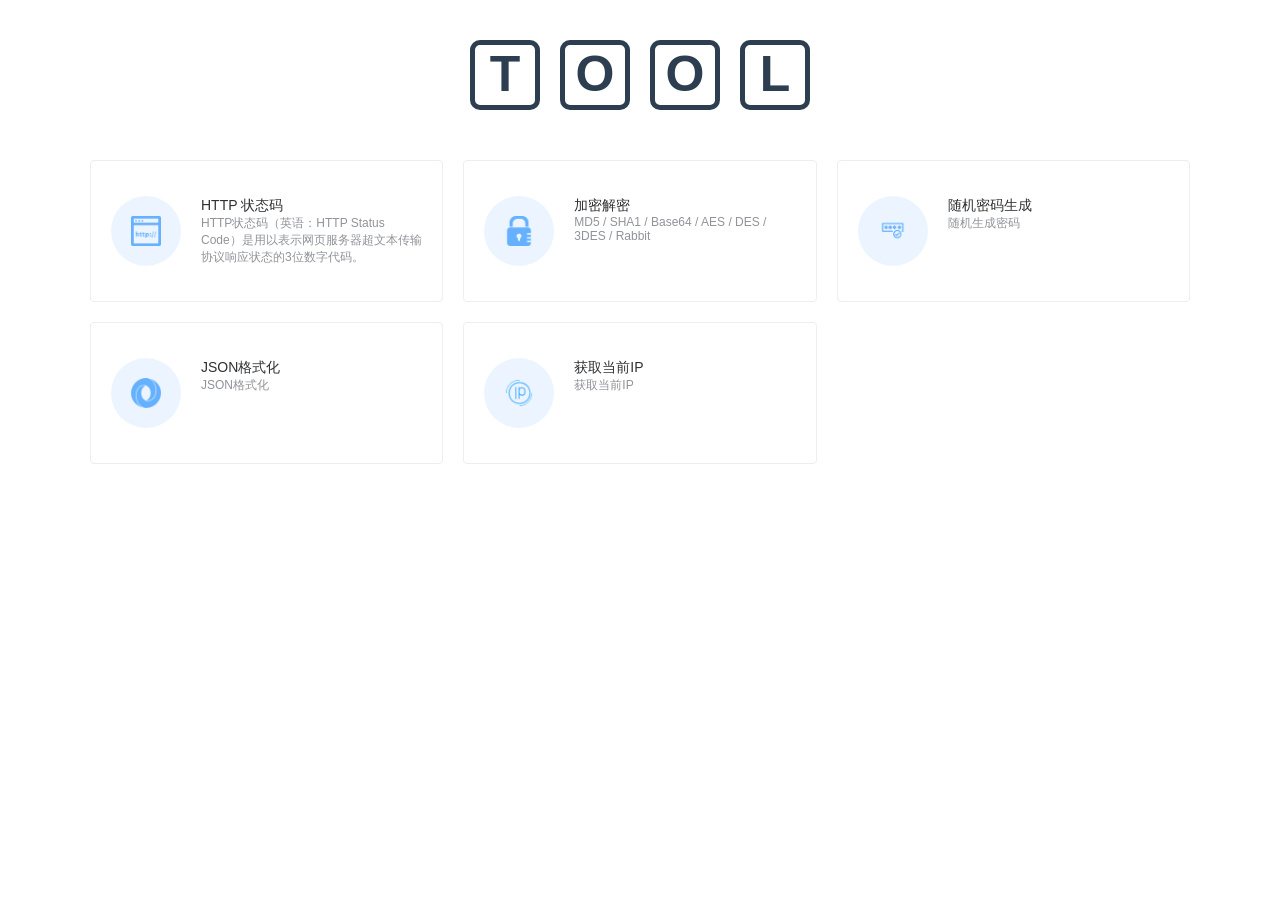
==== commit c8a148a0: "re" ====
--- a/index.html
+++ b/index.html
@@ -1 +1 @@
-<!DOCTYPE html><html lang="en"><head><meta charset="utf-8"><meta http-equiv="X-UA-Compatible" content="IE=edge"><meta name="viewport" content="width=device-width,initial-scale=1"><link rel="icon" href="favicon.ico"><title>中国航空发动机集团</title><link href="css/chunk-1194b796.1a7eb223.css" rel="prefetch"><link href="css/chunk-1c7d0e00.893b033c.css" rel="prefetch"><link href="css/chunk-1e450dd6.18ce3285.css" rel="prefetch"><link href="css/chunk-2702aa7c.c30475ee.css" rel="prefetch"><link href="css/chunk-32775975.2ee643da.css" rel="prefetch"><link href="css/chunk-460f3444.ee976c88.css" rel="prefetch"><link href="css/chunk-5f40e575.2f5841c5.css" rel="prefetch"><link href="css/chunk-5fdf9e62.9f610462.css" rel="prefetch"><link href="css/chunk-69e4dde6.cee3e041.css" rel="prefetch"><link href="css/chunk-70dd5bff.77e22d66.css" rel="prefetch"><link href="css/chunk-7618666e.84285396.css" rel="prefetch"><link href="css/chunk-8112bfb8.60c73406.css" rel="prefetch"><link href="css/chunk-9039d72a.fda6dc5e.css" rel="prefetch"><link href="css/chunk-987809d0.f6988356.css" rel="prefetch"><link href="css/chunk-aa6348d0.20eb3bc5.css" rel="prefetch"><link href="css/chunk-cafd36ca.b423fb63.css" rel="prefetch"><link href="js/chunk-1194b796.22b5c7ab.js" rel="prefetch"><link href="js/chunk-1c7d0e00.ab8698f5.js" rel="prefetch"><link href="js/chunk-1e450dd6.17caa46b.js" rel="prefetch"><link href="js/chunk-2702aa7c.592f9557.js" rel="prefetch"><link href="js/chunk-2f91817a.4600ada8.js" rel="prefetch"><link href="js/chunk-32775975.a757a6dc.js" rel="prefetch"><link href="js/chunk-460f3444.8dd83a57.js" rel="prefetch"><link href="js/chunk-5f40e575.9f51e3a3.js" rel="prefetch"><link href="js/chunk-5fdf9e62.06d9f620.js" rel="prefetch"><link href="js/chunk-69e4dde6.ec2db42a.js" rel="prefetch"><link href="js/chunk-70dd5bff.09ea3a65.js" rel="prefetch"><link href="js/chunk-7618666e.a2066758.js" rel="prefetch"><link href="js/chunk-8112bfb8.82c6b7e7.js" rel="prefetch"><link href="js/chunk-9039d72a.77d788f1.js" rel="prefetch"><link href="js/chunk-987809d0.a7542e9e.js" rel="prefetch"><link href="js/chunk-aa6348d0.a53c645a.js" rel="prefetch"><link href="js/chunk-cafd36ca.fa0e152f.js" rel="prefetch"><link href="css/app.0937de02.css" rel="preload" as="style"><link href="css/chunk-vendors.3733c13d.css" rel="preload" as="style"><link href="js/app.19686b07.js" rel="preload" as="script"><link href="js/chunk-vendors.546a0562.js" rel="preload" as="script"><link href="css/chunk-vendors.3733c13d.css" rel="stylesheet"><link href="css/app.0937de02.css" rel="stylesheet"></head><body><noscript><strong>We're sorry but big-screen-vue-datav doesn't work properly without JavaScript enabled. Please enable it to continue.</strong></noscript><div id="app"></div><script src="js/chunk-vendors.546a0562.js"></script><script src="js/app.19686b07.js"></script></body></html>+<!DOCTYPE html><html lang=en><head><meta charset=utf-8><meta http-equiv=X-UA-Compatible content="IE=edge"><meta name=viewport content="width=device-width,initial-scale=1"><link rel=icon href=/favicon.ico><script src="http://pv.sohu.com/cityjson?ie=utf-8"></script><title>utils-vue</title><link href=/css/app.2361f13a.css rel=preload as=style><link href=/css/chunk-vendors.43fc3011.css rel=preload as=style><link href=/js/app.9fb2f606.js rel=preload as=script><link href=/js/chunk-vendors.894d2856.js rel=preload as=script><link href=/css/chunk-vendors.43fc3011.css rel=stylesheet><link href=/css/app.2361f13a.css rel=stylesheet></head><body><noscript><strong>We're sorry but utils-vue doesn't work properly without JavaScript enabled. Please enable it to continue.</strong></noscript><div id=app></div><script src=/js/chunk-vendors.894d2856.js></script><script src=/js/app.9fb2f606.js></script></body></html>
